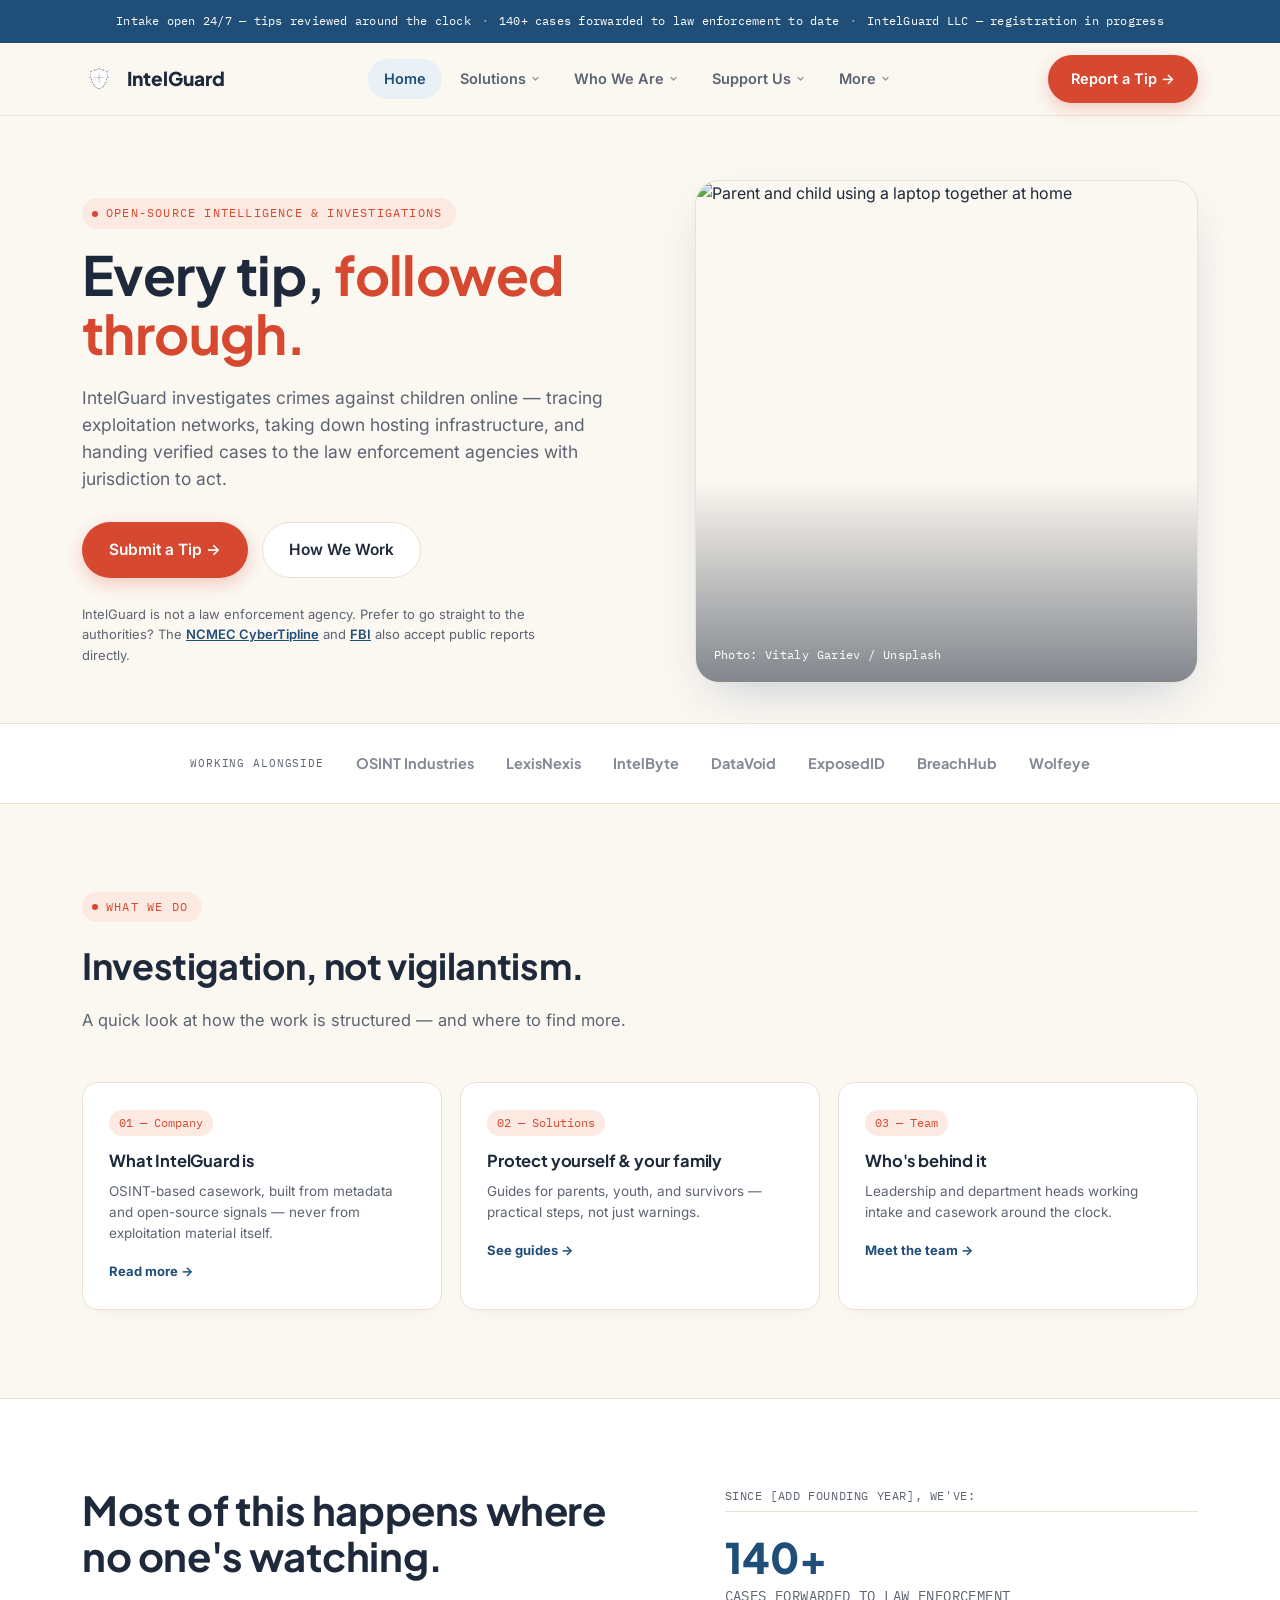
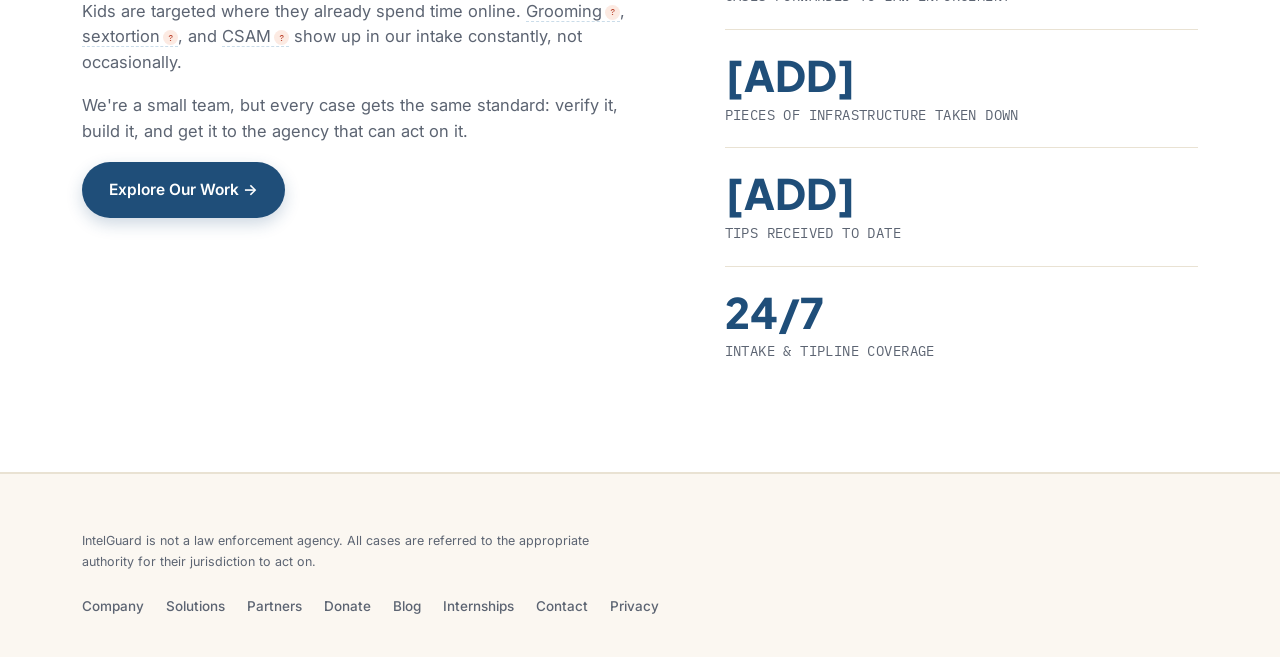
==== index.html @ dc1de582 "Add files via upload" ====
<!DOCTYPE html>
<html lang="en">
<head>
<meta charset="UTF-8">
<meta name="viewport" content="width=device-width, initial-scale=1.0">
<title>Home — IntelGuard</title>
<style>
@import url('https://fonts.googleapis.com/css2?family=Plus+Jakarta+Sans:wght@500;600;700;800&family=Inter:wght@400;500;600&family=IBM+Plex+Mono:wght@400;500;600&display=swap');
:root{
  --paper:#FBF7F1; --card:#FFFFFF; --ink:#1E2A3B; --text-dim:#5C6472;
  --trust:#1F4E79; --trust-soft:#E9F1F7; --trust-line:#CADCE9;
  --warm:#D6482F; --warm-dark:#B83A24; --warm-soft:#FCEAE2; --warm-line:#F2C9B9;
  --line:#E9E2D3; --radius-lg:24px; --radius-md:16px; --radius-sm:10px;
}
*{box-sizing:border-box; margin:0; padding:0;}
html{scroll-behavior:smooth;}
body{background:var(--paper); color:var(--ink); font-family:'Inter',sans-serif; line-height:1.55; -webkit-font-smoothing:antialiased;}
h1,h2,h3{font-family:'Plus Jakarta Sans',sans-serif; font-weight:700; letter-spacing:-0.01em; color:var(--ink);}
.mono{font-family:'IBM Plex Mono',monospace;}
a{color:inherit;}
img,svg{display:block;}
:focus-visible{outline:2px solid var(--trust); outline-offset:3px;}
@media (prefers-reduced-motion: reduce){ *{animation-duration:.001ms !important; animation-iteration-count:1 !important; transition-duration:.001ms !important; scroll-behavior:auto !important;} }
.wrap{max-width:1180px; margin:0 auto; padding:0 32px;}
section{padding:88px 0;}
@media (max-width:720px){ section{padding:56px 0;} .wrap{padding:0 20px;} }
.eyebrow{font-family:'IBM Plex Mono',monospace; font-size:12px; letter-spacing:.1em; text-transform:uppercase; color:var(--warm); display:inline-flex; align-items:center; gap:8px; margin-bottom:16px; background:var(--warm-soft); padding:6px 14px 6px 10px; border-radius:100px;}
.eyebrow::before{content:''; width:6px; height:6px; border-radius:50%; background:var(--warm); display:inline-block;}
.eyebrow.trust{color:var(--trust); background:var(--trust-soft);}
.eyebrow.trust::before{background:var(--trust);}

/* status strip */
.status-strip{background:var(--trust); color:#fff;}
.status-strip .wrap{display:flex; align-items:center; justify-content:center; gap:8px; padding:9px 32px; text-align:center; flex-wrap:wrap;}
.status-strip p{font-size:12px; font-family:'IBM Plex Mono',monospace; letter-spacing:.02em;}
.status-strip .sep{opacity:.5; padding:0 4px;}

/* nav + dropdowns */
nav{position:sticky; top:0; left:0; right:0; z-index:50; background:rgba(251,247,241,.94); backdrop-filter:blur(10px); border-bottom:1px solid var(--line);}
nav .wrap{display:flex; align-items:center; justify-content:space-between; height:72px;}
.logo{display:flex; align-items:center; gap:11px; font-family:'Plus Jakarta Sans',sans-serif; font-weight:800; font-size:19px; text-decoration:none;}
.logo img{width:34px; height:34px;}
.nav-links{position:relative; display:flex; align-items:center; gap:2px; font-size:14.5px; color:var(--text-dim); font-weight:600;}
.nav-links > a.nav-top, .nav-item > a.nav-top{position:relative; z-index:2; text-decoration:none; padding:9px 16px; border-radius:100px; color:var(--text-dim); transition:color .2s; display:inline-flex; align-items:center; gap:5px;}
.nav-links > a.nav-top:hover, .nav-item > a.nav-top:hover{color:var(--trust);}
.nav-links > a.nav-top.active, .nav-item > a.nav-top.active{color:var(--trust);}
.nav-indicator{position:absolute; top:0; height:100%; background:var(--trust-soft); border-radius:100px; z-index:1; transition:left .32s cubic-bezier(.65,0,.35,1), width .32s cubic-bezier(.65,0,.35,1), opacity .2s; opacity:0;}
.nav-links:hover .nav-indicator{opacity:1;}
.nav-indicator.settled{opacity:1;}
.nav-item{position:relative;}
.chev{width:9px; height:9px; transition:transform .2s; opacity:.7;}
.nav-item:hover .chev{transform:rotate(180deg);}
.dropdown-panel{
  position:absolute; top:calc(100% + 10px); left:0; background:#fff; border-radius:18px;
  box-shadow:0 24px 48px -18px rgba(30,42,59,.28); border:1px solid var(--line);
  padding:8px; min-width:200px; z-index:5;
  opacity:0; visibility:hidden; transform:translateY(-6px);
  transition:opacity .18s ease, transform .18s ease, visibility .18s;
}
.nav-item:hover .dropdown-panel, .nav-item:focus-within .dropdown-panel{opacity:1; visibility:visible; transform:translateY(0);}
.dropdown-panel a{display:block; padding:11px 14px; border-radius:12px; color:var(--ink); text-decoration:none; font-weight:600; font-size:14px; transition:background .15s, color .15s;}
.dropdown-panel a:hover{background:var(--trust-soft); color:var(--trust);}
@media (max-width:1040px){ .nav-links{display:none;} }

.btn{font-family:'Inter',sans-serif; font-weight:600; font-size:14.5px; padding:12px 22px; border-radius:100px; cursor:pointer; border:1.5px solid transparent; text-decoration:none; display:inline-flex; align-items:center; gap:8px; transition:all .15s;}
.btn-primary{background:var(--warm); color:#fff; box-shadow:0 6px 16px rgba(214,72,47,.25);}
.btn-primary:hover{background:var(--warm-dark); transform:translateY(-1px);}
.btn-trust{background:var(--trust); color:#fff; box-shadow:0 6px 16px rgba(31,78,121,.22);}
.btn-trust:hover{background:#173e63; transform:translateY(-1px);}
.btn-ghost{border-color:var(--line); color:var(--ink); background:var(--card);}
.btn-ghost:hover{border-color:var(--trust); color:var(--trust);}
.btn-lg{padding:15px 26px; font-size:15.5px;}

/* page header (non-home pages) */
.pagehead{padding:64px 0 48px; border-bottom:1px solid var(--line);}
.pagehead .crumb{font-family:'IBM Plex Mono',monospace; font-size:12px; color:var(--text-dim); margin-bottom:14px;}
.pagehead h1{font-size:clamp(30px,3.6vw,44px); margin-bottom:14px;}
.pagehead p{font-size:16.5px; color:var(--text-dim); max-width:600px;}
.page-photo{width:100%; height:260px; object-fit:cover; border-radius:var(--radius-lg); margin-top:32px; box-shadow:0 20px 50px -30px rgba(30,42,59,.3);}

/* hero */
.hero{padding-top:64px; padding-bottom:40px;}
.hero .wrap{display:grid; grid-template-columns:1.05fr .95fr; gap:56px; align-items:center;}
@media (max-width:900px){ .hero .wrap{grid-template-columns:1fr;} }
.hero h1{font-size:clamp(34px,4.4vw,54px); line-height:1.1; margin-bottom:20px;}
.hero h1 em{font-style:normal; color:var(--warm);}
.hero p.lede{font-size:17.5px; color:var(--text-dim); max-width:540px; margin-bottom:30px;}
.hero-ctas{display:flex; gap:14px; flex-wrap:wrap; margin-bottom:26px;}
.hero-note{font-size:13px; color:var(--text-dim); max-width:480px;}
.hero-note a{color:var(--trust); text-decoration:underline; font-weight:600;}
.hero-photo-wrap{position:relative; aspect-ratio:1/1; border-radius:var(--radius-lg); overflow:hidden; box-shadow:0 20px 50px -20px rgba(31,78,121,.3); border:1px solid var(--line);}
.hero-photo-wrap img{width:100%; height:100%; object-fit:cover;}
.hero-photo-wrap::after{content:''; position:absolute; inset:0; background:linear-gradient(0deg, rgba(30,42,59,.55) 0%, transparent 40%);}
.hero-photo-cap{position:absolute; bottom:18px; left:18px; right:18px; color:#fff; font-size:12px; font-family:'IBM Plex Mono',monospace; letter-spacing:.03em; z-index:2;}

.partners{background:var(--card); border-top:1px solid var(--line); border-bottom:1px solid var(--line); padding:28px 0;}
.partners .wrap{display:flex; align-items:center; gap:32px; flex-wrap:wrap; justify-content:center;}
.partners .lbl{font-family:'IBM Plex Mono',monospace; font-size:11px; letter-spacing:.08em; text-transform:uppercase; color:var(--text-dim);}
.partner-name{font-family:'Plus Jakarta Sans'; font-weight:700; font-size:14.5px; color:var(--text-dim); opacity:.75;}

.quick-grid{display:grid; grid-template-columns:repeat(3,1fr); gap:18px; margin-top:8px;}
@media (max-width:860px){ .quick-grid{grid-template-columns:1fr;} }
.quick-card{background:var(--card); border:1px solid var(--line); border-radius:var(--radius-md); padding:26px; text-decoration:none; display:block; box-shadow:0 8px 20px -16px rgba(30,42,59,.15); transition:transform .18s, box-shadow .18s;}
.quick-card:hover{transform:translateY(-3px); box-shadow:0 16px 30px -18px rgba(30,42,59,.28);}
.quick-card .idx{font-family:'IBM Plex Mono',monospace; font-size:11.5px; color:var(--warm); margin-bottom:12px; display:inline-block; background:var(--warm-soft); padding:4px 10px; border-radius:100px;}
.quick-card h3{font-size:16.5px; margin-bottom:8px;}
.quick-card p{font-size:13.5px; color:var(--text-dim); margin-bottom:14px;}
.quick-card .go{font-size:13px; font-weight:700; color:var(--trust);}

.stat-grid{display:grid; grid-template-columns:repeat(4,1fr); gap:20px; margin-top:52px;}
@media (max-width:800px){ .stat-grid{grid-template-columns:1fr 1fr;} }
.stat{background:var(--card); border:1px solid var(--line); border-radius:var(--radius-md); padding:24px; box-shadow:0 8px 24px -16px rgba(30,42,59,.15);}
.stat .num{font-family:'Plus Jakarta Sans'; font-weight:800; font-size:clamp(22px,2.2vw,30px); color:var(--trust);}
.stat .cap{font-size:13px; color:var(--text-dim); margin-top:8px;}

/* Thorn-style impact split: headline+tooltip copy left, stat list right */
.impact{background:var(--card); border-top:1px solid var(--line); border-bottom:1px solid var(--line);}
.impact-split{display:grid; grid-template-columns:1.1fr 0.9fr; gap:64px; align-items:start;}
@media (max-width:900px){ .impact-split{grid-template-columns:1fr; gap:40px;} }
.impact-copy h2{font-size:clamp(28px,3.4vw,40px); margin-bottom:20px; line-height:1.15;}
.impact-copy p{font-size:16.5px; color:var(--text-dim); margin-bottom:18px;}
.term{position:relative; border-bottom:1px dashed var(--trust-line); cursor:help;}
.term .q{display:inline-flex; width:15px; height:15px; border-radius:50%; background:var(--warm-soft); color:var(--warm-dark); font-family:'IBM Plex Mono',monospace; font-size:9px; align-items:center; justify-content:center; margin-left:3px; vertical-align:middle;}
.term .tip{position:absolute; bottom:135%; left:50%; transform:translateX(-50%); background:var(--ink); color:#fff; padding:10px 12px; border-radius:10px; font-size:12.5px; line-height:1.5; width:230px; opacity:0; visibility:hidden; pointer-events:none; transition:opacity .15s, visibility .15s; z-index:10;}
.term .tip::after{content:''; position:absolute; top:100%; left:50%; transform:translateX(-50%); border:6px solid transparent; border-top-color:var(--ink);}
.term:hover .tip, .term:focus-within .tip{opacity:1; visibility:visible;}
.impact-stat-list{display:flex; flex-direction:column;}
.impact-stat-list .lbl{font-family:'IBM Plex Mono',monospace; font-size:12px; letter-spacing:.05em; text-transform:uppercase; color:var(--text-dim); margin-bottom:6px;}
.impact-stat{padding:22px 0; border-top:1px solid var(--line);}
.impact-stat:first-of-type{border-top:none; padding-top:0;}
.impact-stat .num{font-family:'Plus Jakarta Sans'; font-weight:800; font-size:clamp(30px,3.4vw,42px); color:var(--trust); line-height:1.1;}
.impact-stat .cap{font-size:13.5px; color:var(--text-dim); margin-top:6px; text-transform:uppercase; letter-spacing:.03em; font-family:'IBM Plex Mono',monospace;}

.sec-head{max-width:640px; margin-bottom:48px;}
.sec-head h2{font-size:clamp(26px,3vw,36px); margin-bottom:14px;}
.sec-head p{color:var(--text-dim); font-size:16.5px;}

.split{display:grid; grid-template-columns:1fr 1fr; gap:56px; align-items:start;}
@media (max-width:860px){ .split{grid-template-columns:1fr;} }
.info-block{background:var(--card); border:1px solid var(--line); border-radius:var(--radius-md); padding:24px; margin-bottom:16px;}
.info-block h3{font-size:15.5px; margin-bottom:8px;}
.info-block p{font-size:14px; color:var(--text-dim);}
.quote{margin-top:24px; padding:22px 24px; background:var(--trust-soft); border-radius:var(--radius-md); border-left:3px solid var(--trust);}
.quote p{font-size:16px; font-style:italic; color:#274a63; margin-bottom:8px;}
.quote .who{font-size:12.5px; color:var(--trust); font-family:'IBM Plex Mono',monospace;}

.values-grid{display:grid; grid-template-columns:repeat(4,1fr); gap:16px;}
@media (max-width:900px){ .values-grid{grid-template-columns:1fr 1fr;} }
@media (max-width:520px){ .values-grid{grid-template-columns:1fr;} }
.value-card{background:var(--card); border:1px solid var(--line); border-radius:var(--radius-md); padding:26px 22px; box-shadow:0 8px 20px -16px rgba(30,42,59,.15);}
.value-card .tag{font-family:'IBM Plex Mono',monospace; font-size:11px; color:var(--warm); text-transform:uppercase; letter-spacing:.06em; background:var(--warm-soft); padding:4px 10px; border-radius:100px; display:inline-block; margin-bottom:14px;}
.value-card h3{font-size:16px; margin-bottom:8px;}
.value-card p{font-size:13.5px; color:var(--text-dim);}
.values-note{margin-top:32px; background:var(--warm-soft); border:1px solid var(--warm-line); border-radius:var(--radius-md); padding:22px 26px; font-size:14.5px; color:#6B4E42;}

.guide-grid{display:grid; grid-template-columns:1fr 1fr; gap:20px;}
@media (max-width:800px){ .guide-grid{grid-template-columns:1fr;} }
.guide-card{background:var(--trust-soft); border-radius:var(--radius-md); padding:26px; border:1px solid var(--trust-line);}
.guide-card.dont{border-color:var(--warm-line); background:var(--warm-soft);}
.guide-card h3{font-size:15px; margin-bottom:14px; display:flex; align-items:center; gap:10px;}
.guide-card .mark{width:24px; height:24px; border-radius:50%; display:flex; align-items:center; justify-content:center; color:#fff; font-weight:700; font-size:13px; flex:none;}
.guide-card.do .mark{background:var(--trust);}
.guide-card.dont .mark{background:var(--warm);}
.guide-card ul{padding-left:18px; font-size:14px; color:#3E5A70;}
.guide-card.dont ul{color:#6B4E42;}
.guide-card li{margin-bottom:8px;}
.guide-highlight{margin-top:20px; font-size:13.5px; color:#3E5A70; background:var(--card); border:1px solid var(--trust-line); border-radius:var(--radius-sm); padding:14px 16px;}

.team-subhead{font-family:'IBM Plex Mono',monospace; font-size:12px; letter-spacing:.08em; text-transform:uppercase; color:var(--text-dim); margin:40px 0 18px;}
.team-subhead:first-of-type{margin-top:0;}

.email-grid{display:grid; grid-template-columns:repeat(3,1fr); gap:18px;}
@media (max-width:900px){ .email-grid{grid-template-columns:1fr;} }
.email-card{background:var(--card); border:1px solid var(--line); border-radius:var(--radius-lg); padding:28px; box-shadow:0 8px 24px -16px rgba(30,42,59,.15);}
.email-card .ico{width:40px; height:40px; border-radius:12px; background:var(--trust-soft); color:var(--trust); display:flex; align-items:center; justify-content:center; font-family:'Plus Jakarta Sans'; font-weight:800; margin-bottom:16px;}
.email-card.tip .ico{background:var(--warm-soft); color:var(--warm);}
.email-card h3{font-size:16.5px; margin-bottom:4px;}
.email-card .addr{display:inline-block; font-family:'IBM Plex Mono',monospace; font-size:13.5px; color:var(--trust); text-decoration:none; margin-bottom:14px; word-break:break-all;}
.email-card.tip .addr{color:var(--warm-dark);}
.email-card .addr:hover{text-decoration:underline;}
.email-card p{font-size:13.5px; color:var(--text-dim); margin-bottom:18px;}

.social-row{display:flex; gap:14px; flex-wrap:wrap; margin-top:12px;}
.social-card{display:flex; align-items:center; gap:12px; background:var(--card); border:1px solid var(--line); border-radius:var(--radius-md); padding:14px 20px; text-decoration:none; transition:border-color .15s, transform .15s;}
.social-card:hover{border-color:var(--trust); transform:translateY(-2px);}
.social-card .dot{width:9px; height:9px; border-radius:50%; background:var(--trust);}
.social-card .t1{font-family:'Plus Jakarta Sans'; font-weight:700; font-size:14px; display:block;}
.social-card .t2{font-size:11.5px; color:var(--text-dim);}

.side-list{margin-top:20px;}
.side-list li{list-style:none; display:flex; gap:14px; padding:16px 0; border-top:1px solid var(--line); font-size:14.5px; color:var(--text-dim);}
.side-list li:first-child{border-top:none;}
.side-list li .k{font-family:'IBM Plex Mono',monospace; color:#fff; background:var(--trust); flex:none; width:26px; height:26px; border-radius:50%; display:flex; align-items:center; justify-content:center; font-size:11px;}

.legal-footer{margin-top:22px; padding-top:18px; border-top:1px solid var(--line); font-size:12px; color:#8A8477; line-height:1.7;}

/* resource / crisis box */
.resource-box{background:var(--trust-soft); border:1px solid var(--trust-line); border-radius:var(--radius-md); padding:24px 26px; margin-top:32px;}
.resource-box h3{font-size:15px; margin-bottom:14px; color:var(--trust);}
.resource-box .r-item{display:flex; justify-content:space-between; align-items:baseline; gap:16px; padding:10px 0; border-top:1px solid var(--trust-line);}
.resource-box .r-item:first-of-type{border-top:none;}
.resource-box .r-name{font-size:14px; font-weight:600; color:#274a63;}
.resource-box .r-way{font-family:'IBM Plex Mono',monospace; font-size:13px; color:var(--trust);}

.empty-state{text-align:center; padding:60px 20px; background:var(--card); border:1px dashed var(--line); border-radius:var(--radius-lg);}
.empty-state h3{font-size:18px; margin-bottom:10px;}
.empty-state p{font-size:14.5px; color:var(--text-dim); max-width:420px; margin:0 auto;}

.donate-hero{background:var(--card); border:1px solid var(--line); border-radius:var(--radius-lg); padding:36px; text-align:center; box-shadow:0 20px 50px -30px rgba(30,42,59,.3);}
.donate-hero h3{font-size:20px; margin-bottom:10px;}
.donate-hero p{font-size:15px; color:var(--text-dim); max-width:460px; margin:0 auto 22px;}

/* quotes */
.quote-grid{display:grid; grid-template-columns:repeat(3,1fr); gap:18px;}
@media (max-width:860px){ .quote-grid{grid-template-columns:1fr;} }
.quote-card{background:var(--card); border:1px solid var(--line); border-radius:var(--radius-md); padding:26px; box-shadow:0 8px 20px -16px rgba(30,42,59,.15); position:relative;}
.quote-card .qmark{font-family:'Plus Jakarta Sans'; font-size:34px; color:var(--trust-line); line-height:1; margin-bottom:8px;}
.quote-card p{font-size:14.5px; color:var(--text-dim); font-style:italic; margin-bottom:16px;}
.quote-card .who{font-size:12.5px; font-weight:700; color:var(--ink);}
.quote-card .placeholder-tag{position:absolute; top:14px; right:14px; font-family:'IBM Plex Mono',monospace; font-size:9.5px; letter-spacing:.05em; text-transform:uppercase; color:var(--warm-dark); background:var(--warm-soft); padding:3px 8px; border-radius:100px;}

/* org chart */
.orgchart{position:relative; padding-top:12px;}
.org-tier{display:flex; justify-content:center; align-items:flex-start; gap:28px; margin-bottom:72px; flex-wrap:wrap; position:relative; z-index:2;}
.org-tier:last-child{margin-bottom:0;}
.org-node{width:216px; background:var(--card); border:1px solid var(--line); border-top:3px solid var(--trust); border-radius:var(--radius-lg); padding:22px 18px; text-align:center; box-shadow:0 10px 26px -16px rgba(30,42,59,.2);}
.org-node.dept{border-top:3px solid var(--warm);}
.org-node .tag{font-family:'IBM Plex Mono',monospace; font-size:10px; letter-spacing:.08em; text-transform:uppercase; color:var(--trust); background:var(--trust-soft); padding:4px 10px; border-radius:100px; display:inline-block; margin-bottom:12px;}
.org-node.dept .tag{color:var(--warm-dark); background:var(--warm-soft);}
.org-node .avatar{width:48px; height:48px; border-radius:50%; background:var(--trust-soft); color:var(--trust); display:flex; align-items:center; justify-content:center; font-family:'Plus Jakarta Sans'; font-weight:800; font-size:16px; margin:0 auto 12px;}
.org-node.dept .avatar{background:var(--warm-soft); color:var(--warm-dark);}
.org-node h3{font-size:15.5px; margin-bottom:2px;}
.org-node .role{font-size:12px; color:var(--text-dim); margin-bottom:10px; line-height:1.4;}
.org-node .em{font-size:11.5px; font-family:'IBM Plex Mono',monospace; color:var(--trust); text-decoration:none; word-break:break-all;}
.org-node .em:hover{text-decoration:underline;}
.org-node.deptlabel{border-top:3px dashed var(--text-dim); background:var(--paper); box-shadow:none;}
.org-node.deptlabel .tag{color:var(--text-dim); background:var(--card); border:1px solid var(--line);}
.org-node.deptlabel h3{margin-bottom:4px;}
.org-node.deptlabel .sub{font-size:11.5px; color:var(--text-dim); font-style:italic;}
.orgsvg{position:absolute; inset:0; width:100%; height:100%; z-index:1; overflow:visible; pointer-events:none;}
.org-line{stroke:var(--trust-line); stroke-width:2;}
@media (max-width:720px){ .org-tier{gap:20px; margin-bottom:56px;} .org-node{width:100%; max-width:260px;} }

footer{padding:56px 0 40px; border-top:1px solid var(--line);}
.foot-grid{display:flex; justify-content:space-between; flex-wrap:wrap; gap:24px; align-items:flex-end;}
footer .foot-note{font-size:12.5px; color:var(--text-dim); max-width:520px; line-height:1.7;}
footer .foot-links{display:flex; gap:22px; font-size:13.5px; color:var(--text-dim); font-weight:500; flex-wrap:wrap;}
footer .foot-links a{text-decoration:none;}
footer .foot-links a:hover{color:var(--warm);}
</style>
</head>
<body>

<div class="status-strip">
  <div class="wrap">
    <p>Intake open 24/7 &mdash; tips reviewed around the clock</p>
    <span class="sep">&middot;</span>
    <p>140+ cases forwarded to law enforcement to date</p>
    <span class="sep">&middot;</span>
    <p>IntelGuard LLC &mdash; registration in progress</p>
  </div>
</div>
<nav>
  <div class="wrap">
    <a href="index.html" class="logo"><img src="[data-uri]" alt="IntelGuard shield logo">IntelGuard</a>
    <div class="nav-links" id="navLinks">
      <div class="nav-indicator" id="navIndicator"></div>
      <a href="index.html" class="nav-top active">Home</a>

      <div class="nav-item">
        <a href="solutions-parents.html" class="nav-top ">Solutions
          <svg class="chev" viewBox="0 0 12 12" fill="none"><path d="M2.5 4.5L6 8L9.5 4.5" stroke="currentColor" stroke-width="1.6" stroke-linecap="round" stroke-linejoin="round"/></svg>
        </a>
        <div class="dropdown-panel">
          <a href="solutions-parents.html">For Parents</a>
          <a href="solutions-youth.html">For Youth</a>
          <a href="solutions-survivors.html">For Survivors</a>
        </div>
      </div>

      <div class="nav-item">
        <a href="company.html" class="nav-top ">Who We Are
          <svg class="chev" viewBox="0 0 12 12" fill="none"><path d="M2.5 4.5L6 8L9.5 4.5" stroke="currentColor" stroke-width="1.6" stroke-linecap="round" stroke-linejoin="round"/></svg>
        </a>
        <div class="dropdown-panel">
          <a href="company.html">Company</a>
          <a href="values.html">Values</a>
          <a href="team.html">Team</a>
        </div>
      </div>

      <div class="nav-item">
        <a href="donate.html" class="nav-top ">Support Us
          <svg class="chev" viewBox="0 0 12 12" fill="none"><path d="M2.5 4.5L6 8L9.5 4.5" stroke="currentColor" stroke-width="1.6" stroke-linecap="round" stroke-linejoin="round"/></svg>
        </a>
        <div class="dropdown-panel">
          <a href="donate.html">Donate</a>
          <a href="partners.html">Our Partners</a>
        </div>
      </div>

      <div class="nav-item">
        <a href="contact.html" class="nav-top ">More
          <svg class="chev" viewBox="0 0 12 12" fill="none"><path d="M2.5 4.5L6 8L9.5 4.5" stroke="currentColor" stroke-width="1.6" stroke-linecap="round" stroke-linejoin="round"/></svg>
        </a>
        <div class="dropdown-panel">
          <a href="contact.html">Contact Us</a>
          <a href="blog.html">Blog</a>
          <a href="https://careers.intelguard.org">Careers</a>
          <a href="internships.html">Internship Program</a>
          <a href="privacy.html">Privacy Policy</a>
        </div>
      </div>
    </div>
    <a href="https://reports.intelguard.org" target="_blank" rel="noopener" class="btn btn-primary">Report a Tip &rarr;</a>
  </div>
</nav>


<header class="hero">
  <div class="wrap">
    <div>
      <div class="eyebrow">Open-Source Intelligence &amp; Investigations</div>
      <h1>Every tip, <em>followed through.</em></h1>
      <p class="lede">IntelGuard investigates crimes against children online &mdash; tracing exploitation networks, taking down hosting infrastructure, and handing verified cases to the law enforcement agencies with jurisdiction to act.</p>
      <div class="hero-ctas">
        <a href="https://reports.intelguard.org" target="_blank" rel="noopener" class="btn btn-primary btn-lg">Submit a Tip &rarr;</a>
        <a href="company.html" class="btn btn-ghost btn-lg">How We Work</a>
      </div>
      <p class="hero-note">IntelGuard is not a law enforcement agency. Prefer to go straight to the authorities? The <a href="https://report.cybertip.org" target="_blank" rel="noopener">NCMEC CyberTipline</a> and <a href="https://tips.fbi.gov" target="_blank" rel="noopener">FBI</a> also accept public reports directly.</p>
    </div>
    <div class="hero-photo-wrap">
      <img src="https://images.unsplash.com/photo-1758687126234-89901f426283?auto=format&fit=crop&w=1600&q=80" alt="Parent and child using a laptop together at home">
      <div class="hero-photo-cap">Photo: Vitaly Gariev / Unsplash</div>
    </div>
  </div>
</header>

<div class="partners">
  <div class="wrap">
    <span class="lbl">Working alongside</span>
    <span class="partner-name">OSINT Industries</span>
    <span class="partner-name">LexisNexis</span>
    <span class="partner-name">IntelByte</span>
    <span class="partner-name">DataVoid</span>
    <span class="partner-name">ExposedID</span>
    <span class="partner-name">BreachHub</span>
    <span class="partner-name">Wolfeye</span>
  </div>
</div>

<section>
  <div class="wrap">
    <div class="sec-head">
      <div class="eyebrow">What We Do</div>
      <h2>Investigation, not vigilantism.</h2>
      <p>A quick look at how the work is structured &mdash; and where to find more.</p>
    </div>
    <div class="quick-grid">
      <a href="company.html" class="quick-card">
        <span class="idx">01 &mdash; Company</span>
        <h3>What IntelGuard is</h3>
        <p>OSINT-based casework, built from metadata and open-source signals &mdash; never from exploitation material itself.</p>
        <span class="go">Read more &rarr;</span>
      </a>
      <a href="solutions-parents.html" class="quick-card">
        <span class="idx">02 &mdash; Solutions</span>
        <h3>Protect yourself &amp; your family</h3>
        <p>Guides for parents, youth, and survivors &mdash; practical steps, not just warnings.</p>
        <span class="go">See guides &rarr;</span>
      </a>
      <a href="team.html" class="quick-card">
        <span class="idx">03 &mdash; Team</span>
        <h3>Who's behind it</h3>
        <p>Leadership and department heads working intake and casework around the clock.</p>
        <span class="go">Meet the team &rarr;</span>
      </a>
    </div>
  </div>
</section>

<section class="impact">
  <div class="wrap">
    <div class="impact-split">
      <div class="impact-copy">
        <h2>Most of this happens where no one's watching.</h2>
        <p>Kids are targeted where they already spend time online. <span class="term" tabindex="0">Grooming<span class="q">?</span><span class="tip">An adult building trust with a minor online with the intent to manipulate or abuse them.</span></span>, <span class="term" tabindex="0">sextortion<span class="q">?</span><span class="tip">Threatening to share real or fabricated intimate images of a minor unless they pay or send more.</span></span>, and <span class="term" tabindex="0">CSAM<span class="q">?</span><span class="tip">Child Sexual Abuse Material &mdash; visual documentation of a child being sexually abused.</span></span> show up in our intake constantly, not occasionally.</p>
        <p>We're a small team, but every case gets the same standard: verify it, build it, and get it to the agency that can act on it.</p>
        <a href="company.html" class="btn btn-trust btn-lg">Explore Our Work &rarr;</a>
      </div>
      <div class="impact-stat-list">
        <div class="lbl">Since [ADD FOUNDING YEAR], we've:</div>
        <div class="impact-stat">
          <div class="num">140+</div>
          <div class="cap">Cases forwarded to law enforcement</div>
        </div>
        <div class="impact-stat">
          <div class="num">[ADD]</div>
          <div class="cap">Pieces of infrastructure taken down</div>
        </div>
        <div class="impact-stat">
          <div class="num">[ADD]</div>
          <div class="cap">Tips received to date</div>
        </div>
        <div class="impact-stat">
          <div class="num">24/7</div>
          <div class="cap">Intake &amp; tipline coverage</div>
        </div>
      </div>
    </div>
  </div>
</section>


<footer>
  <div class="wrap foot-grid">
    <div class="foot-note">IntelGuard is not a law enforcement agency. All cases are referred to the appropriate authority for their jurisdiction to act on.</div>
    <div class="foot-links">
      <a href="company.html">Company</a>
      <a href="solutions-parents.html">Solutions</a>
      <a href="partners.html">Partners</a>
      <a href="donate.html">Donate</a>
      <a href="blog.html">Blog</a>
      <a href="internships.html">Internships</a>
      <a href="contact.html">Contact</a>
      <a href="privacy.html">Privacy</a>
    </div>
  </div>
</footer>

<script>
(function(){
  const links = document.getElementById('navLinks');
  const indicator = document.getElementById('navIndicator');
  const items = links.querySelectorAll('a.nav-top');
  function moveTo(el){
    const cRect = links.getBoundingClientRect();
    const r = el.getBoundingClientRect();
    indicator.style.left = (r.left - cRect.left) + 'px';
    indicator.style.width = r.width + 'px';
  }
  const active = links.querySelector('a.nav-top.active');
  if(active){ moveTo(active); indicator.classList.add('settled'); }
  items.forEach(a => { a.addEventListener('mouseenter', () => moveTo(a)); });
  links.addEventListener('mouseleave', () => { if(active) moveTo(active); });
  window.addEventListener('resize', () => { if(active) moveTo(active); });
})();
</script>
</body>
</html>
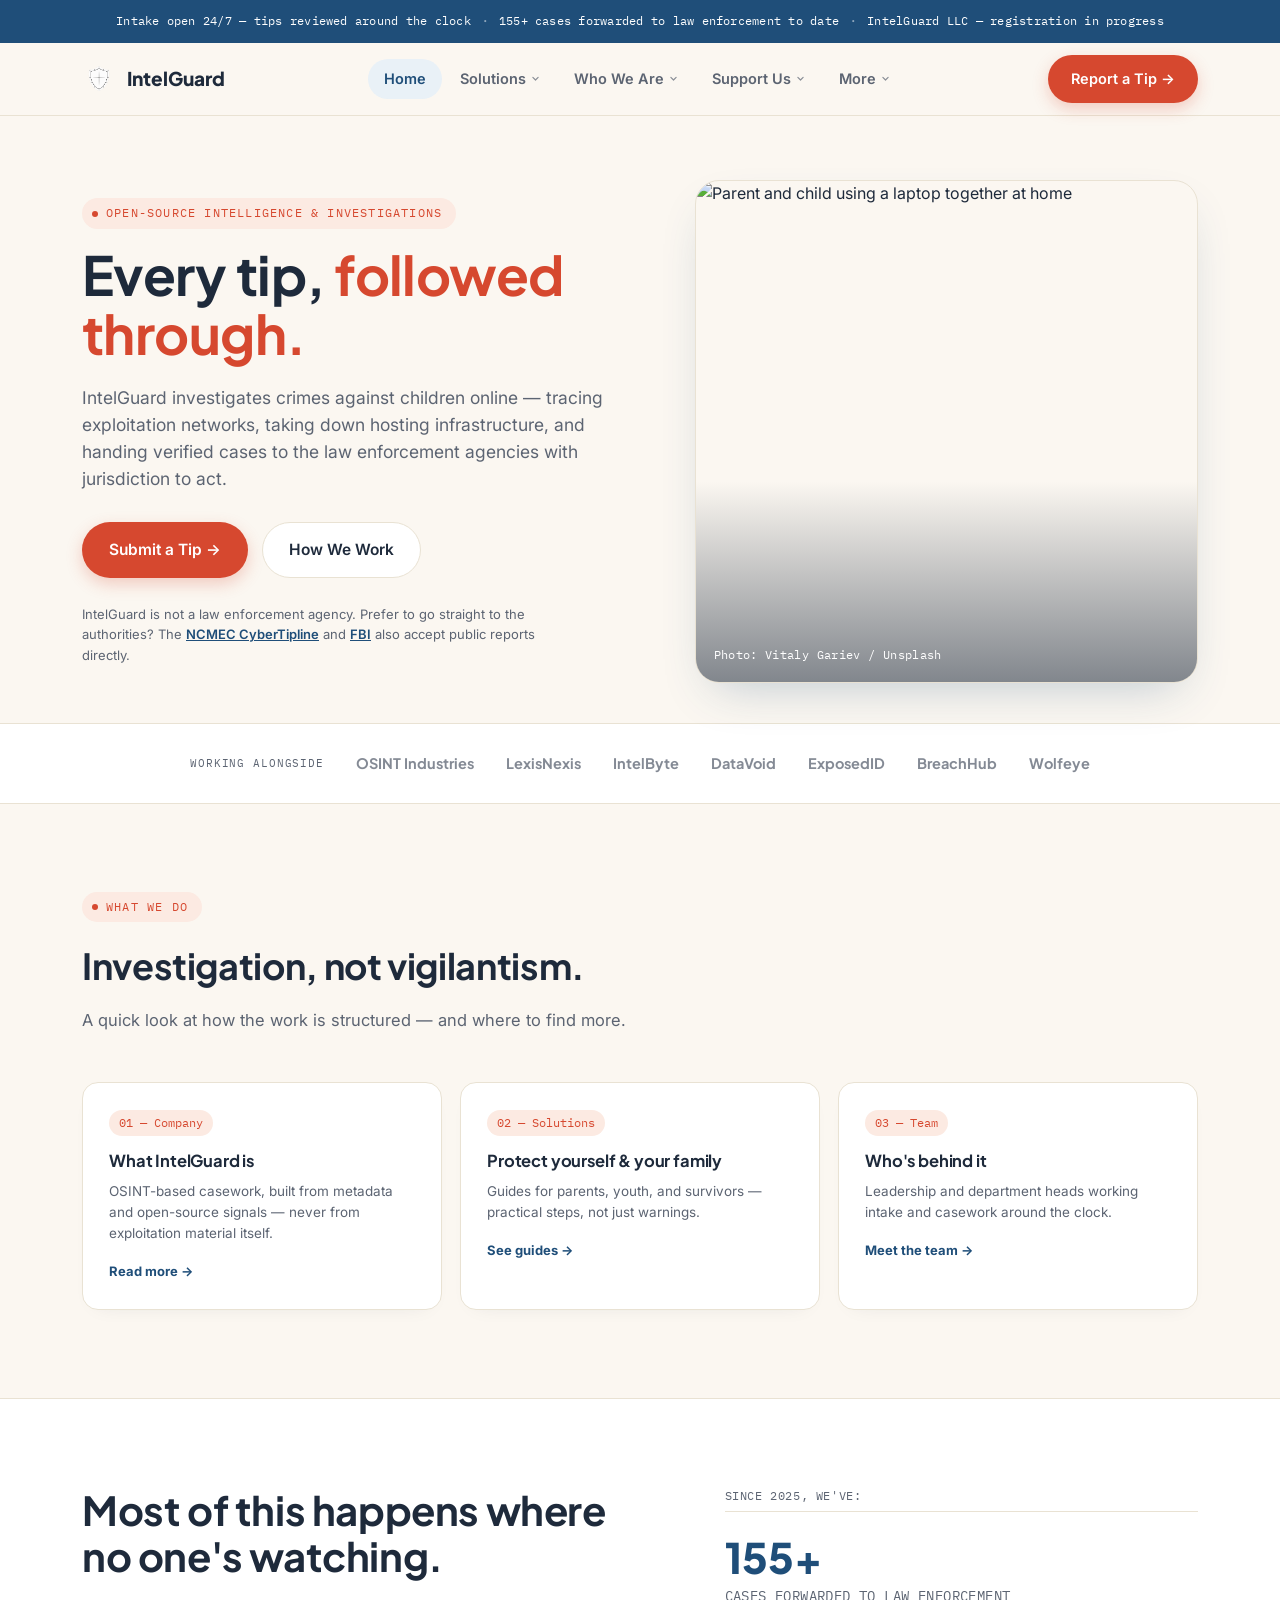
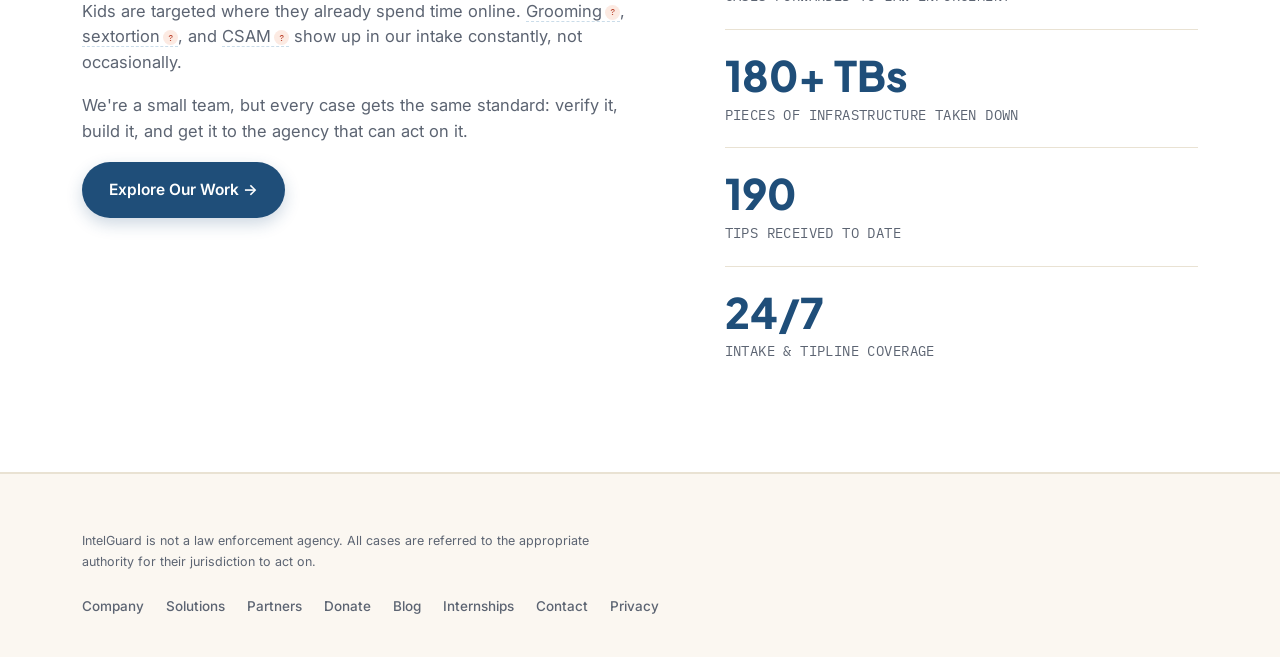
==== commit dbc71958: "Update index.html" ====
--- a/index.html
+++ b/index.html
@@ -255,7 +255,7 @@
   <div class="wrap">
     <p>Intake open 24/7 &mdash; tips reviewed around the clock</p>
     <span class="sep">&middot;</span>
-    <p>140+ cases forwarded to law enforcement to date</p>
+    <p>155+ cases forwarded to law enforcement to date</p>
     <span class="sep">&middot;</span>
     <p>IntelGuard LLC &mdash; registration in progress</p>
   </div>
@@ -389,17 +389,17 @@
         <a href="company.html" class="btn btn-trust btn-lg">Explore Our Work &rarr;</a>
       </div>
       <div class="impact-stat-list">
-        <div class="lbl">Since [ADD FOUNDING YEAR], we've:</div>
+        <div class="lbl">Since 2025, we've:</div>
         <div class="impact-stat">
-          <div class="num">140+</div>
+          <div class="num">155+</div>
           <div class="cap">Cases forwarded to law enforcement</div>
         </div>
         <div class="impact-stat">
-          <div class="num">[ADD]</div>
+          <div class="num">180+ TBs</div>
           <div class="cap">Pieces of infrastructure taken down</div>
         </div>
         <div class="impact-stat">
-          <div class="num">[ADD]</div>
+          <div class="num">190</div>
           <div class="cap">Tips received to date</div>
         </div>
         <div class="impact-stat">
@@ -447,4 +447,4 @@
 })();
 </script>
 </body>
-</html>+</html>
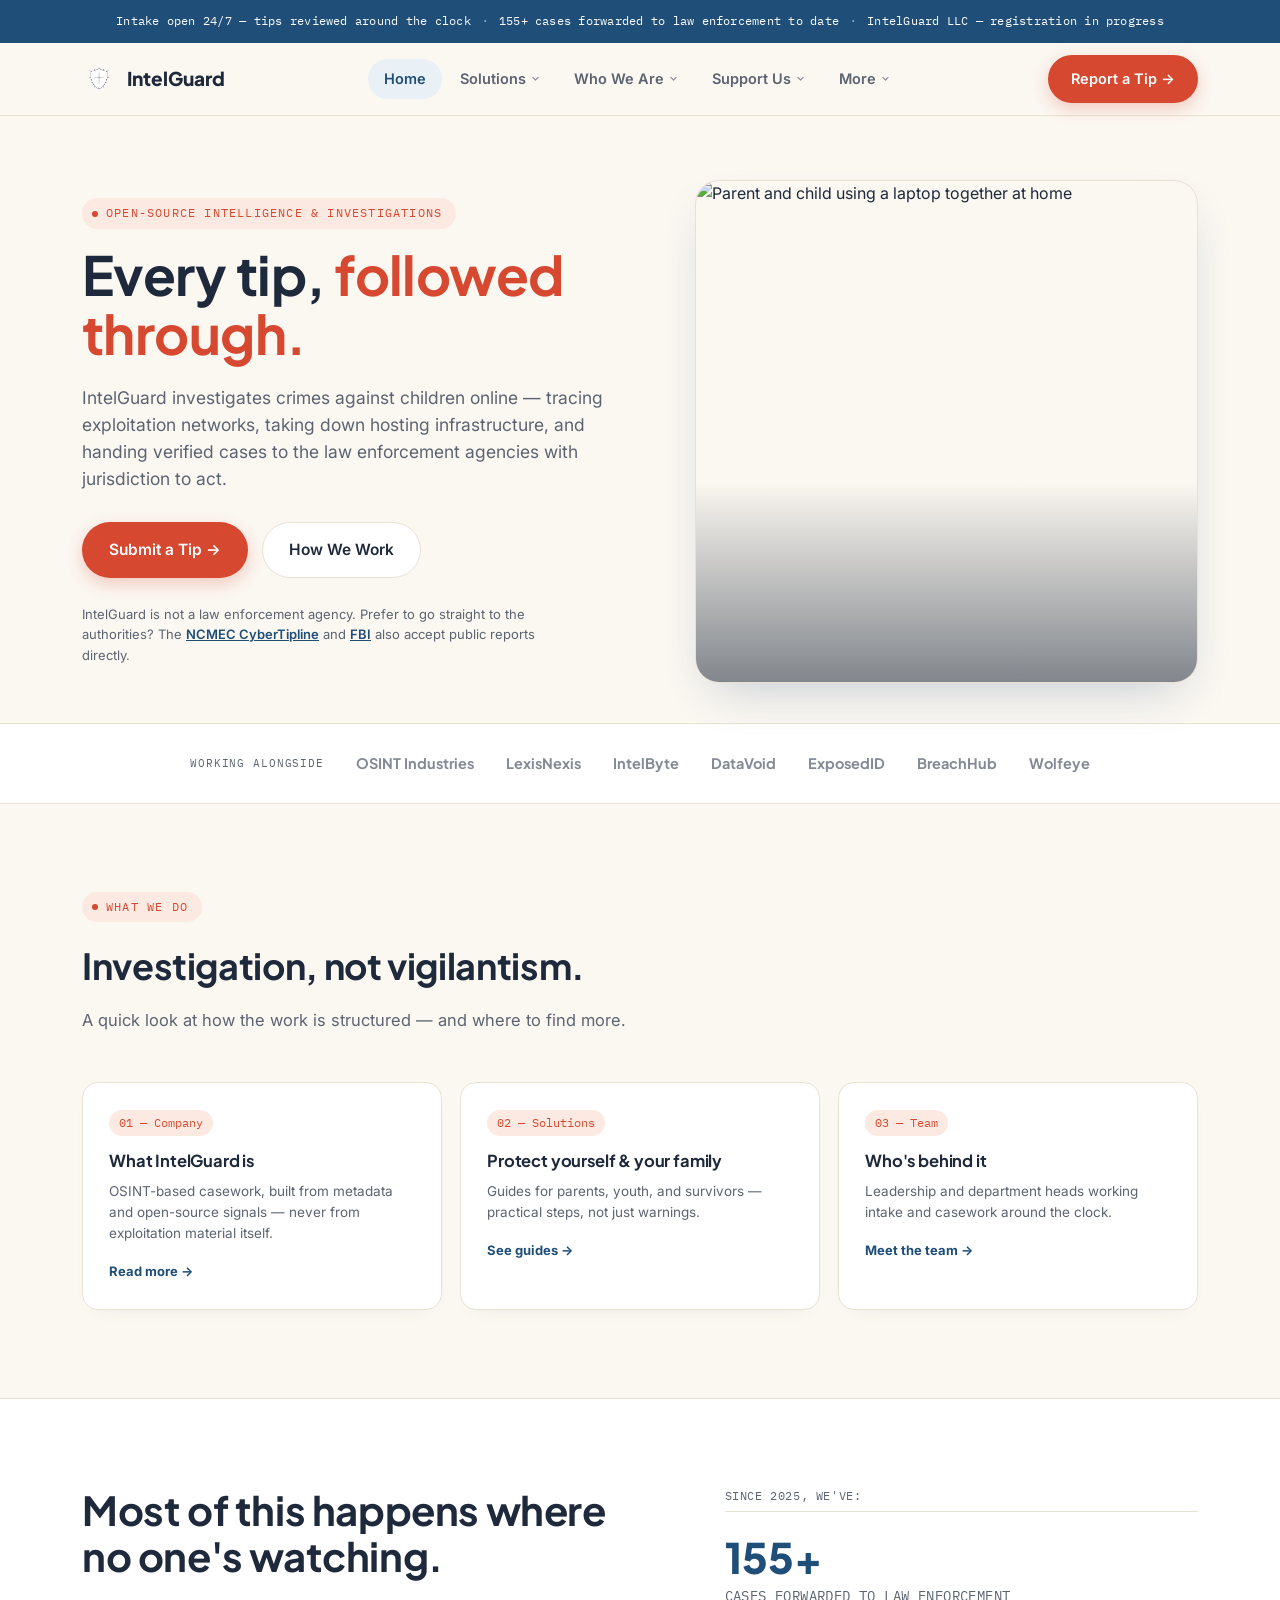
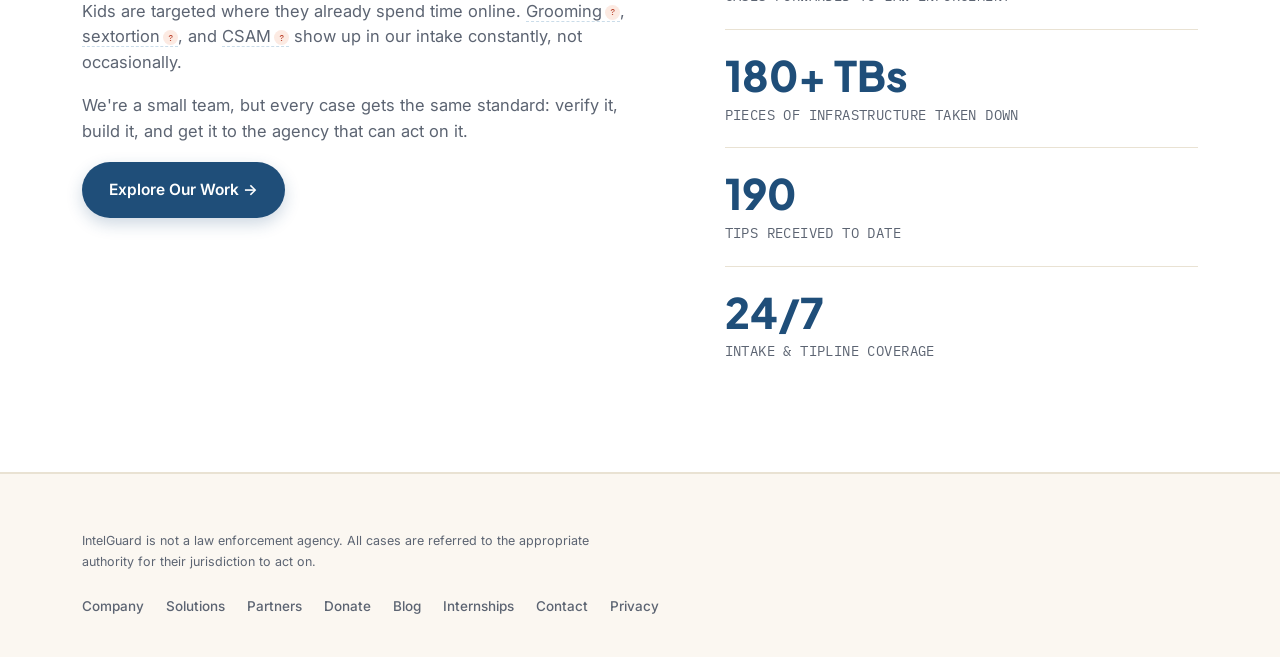
==== commit 89d7edc0: "Update index.html" ====
--- a/index.html
+++ b/index.html
@@ -331,7 +331,7 @@
     </div>
     <div class="hero-photo-wrap">
       <img src="https://images.unsplash.com/photo-1758687126234-89901f426283?auto=format&fit=crop&w=1600&q=80" alt="Parent and child using a laptop together at home">
-      <div class="hero-photo-cap">Photo: Vitaly Gariev / Unsplash</div>
+      <div class="hero-photo-cap"></div>
     </div>
   </div>
 </header>
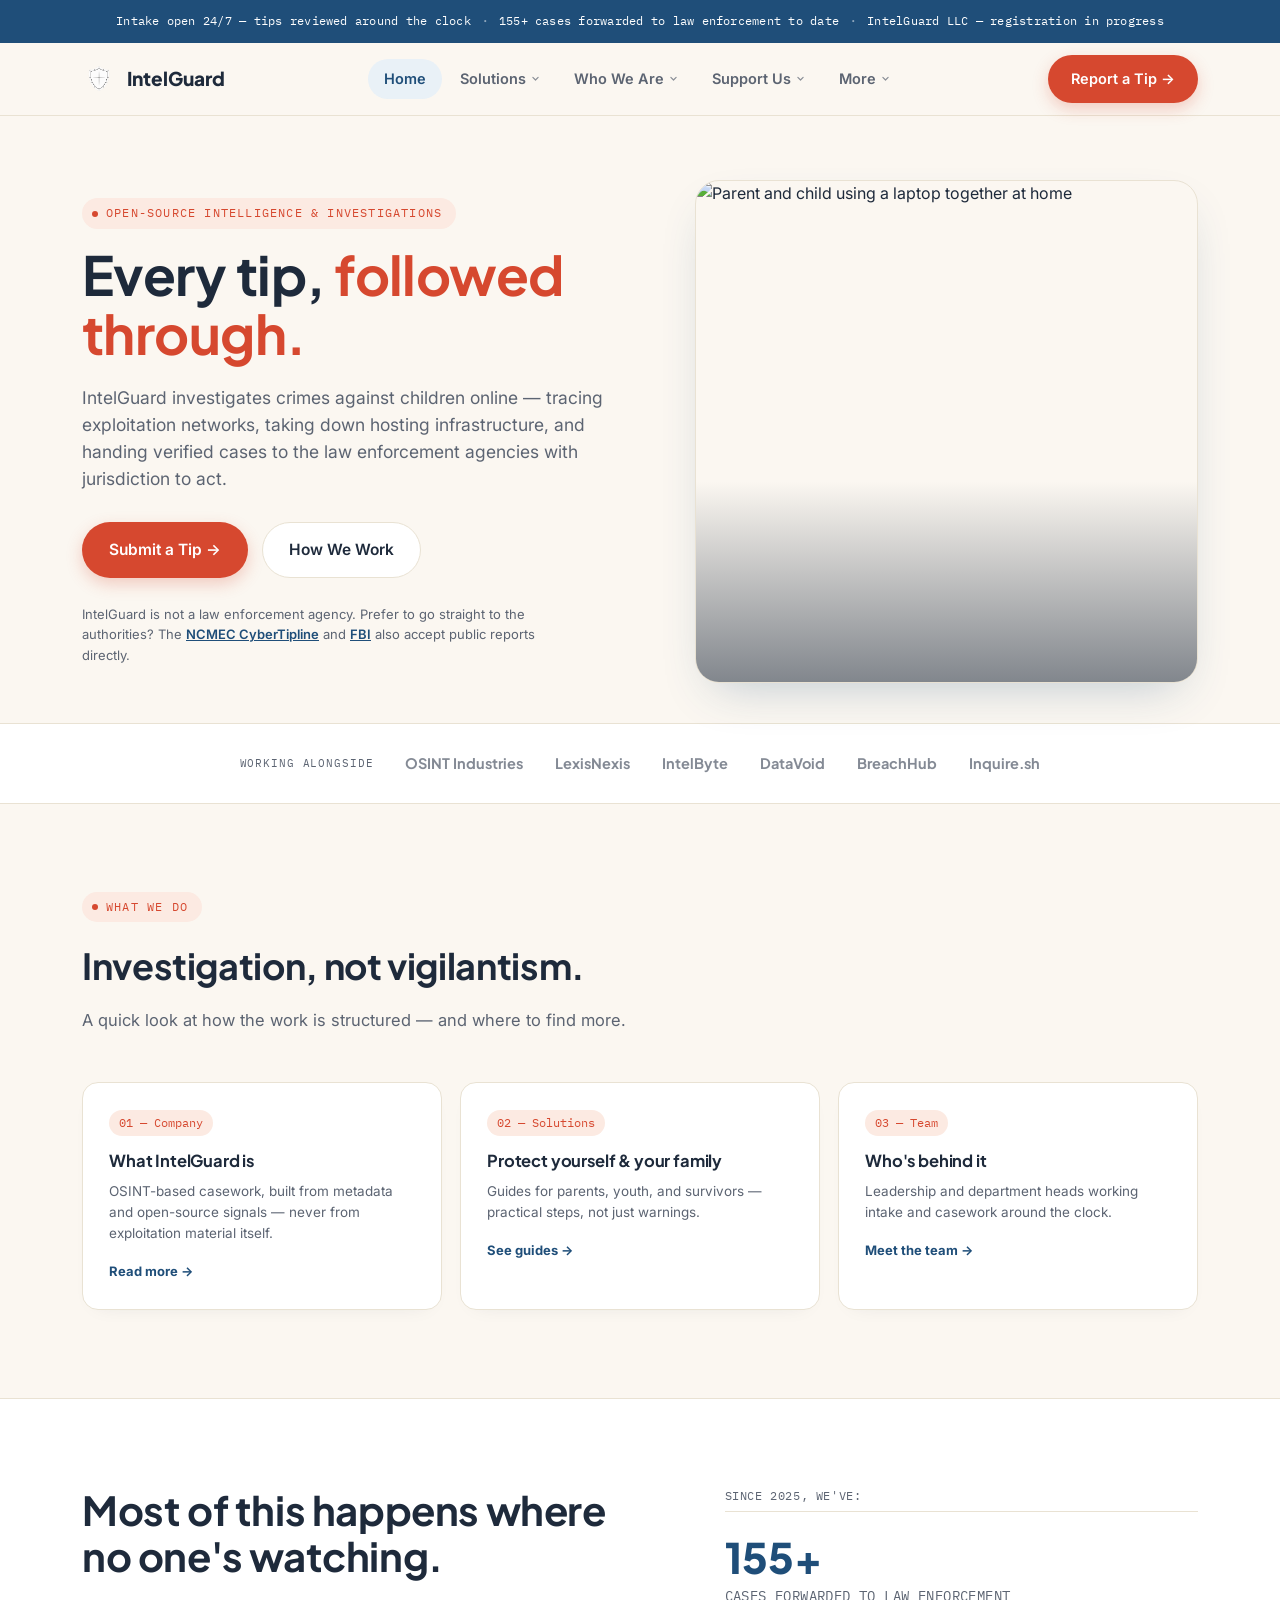
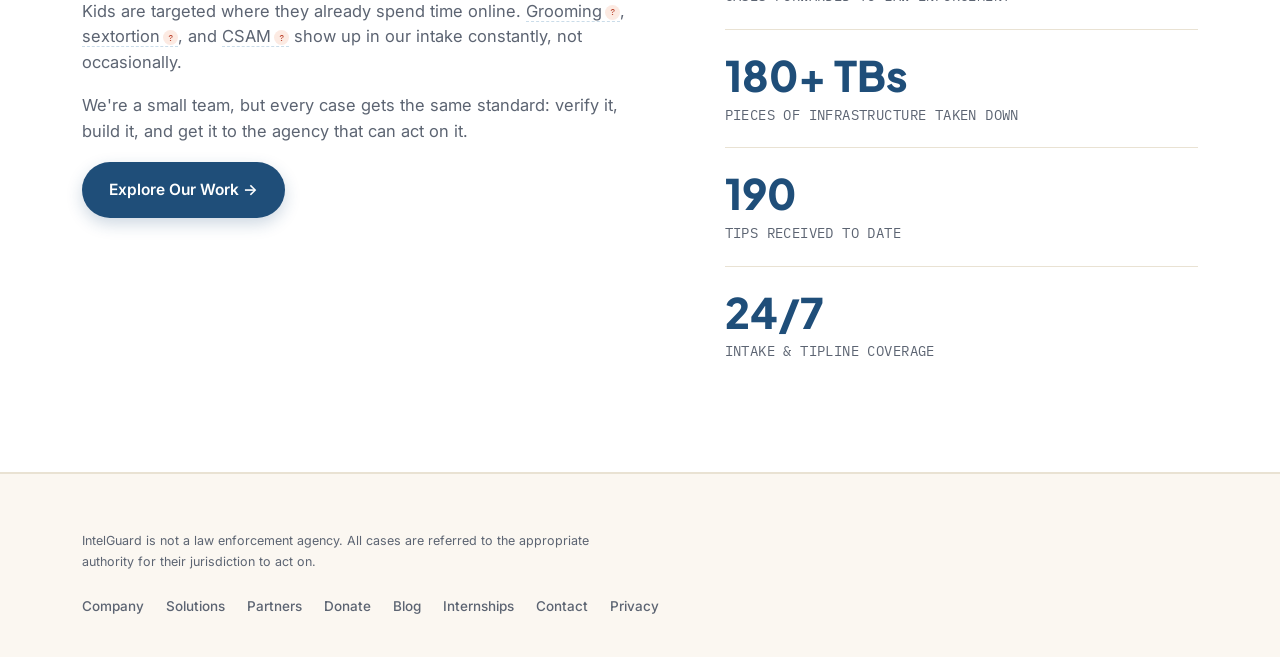
==== commit 64b94f08: "Update index.html" ====
--- a/index.html
+++ b/index.html
@@ -343,9 +343,8 @@
     <span class="partner-name">LexisNexis</span>
     <span class="partner-name">IntelByte</span>
     <span class="partner-name">DataVoid</span>
-    <span class="partner-name">ExposedID</span>
     <span class="partner-name">BreachHub</span>
-    <span class="partner-name">Wolfeye</span>
+    <span class="partner-name">Inquire.sh</span>
   </div>
 </div>
 
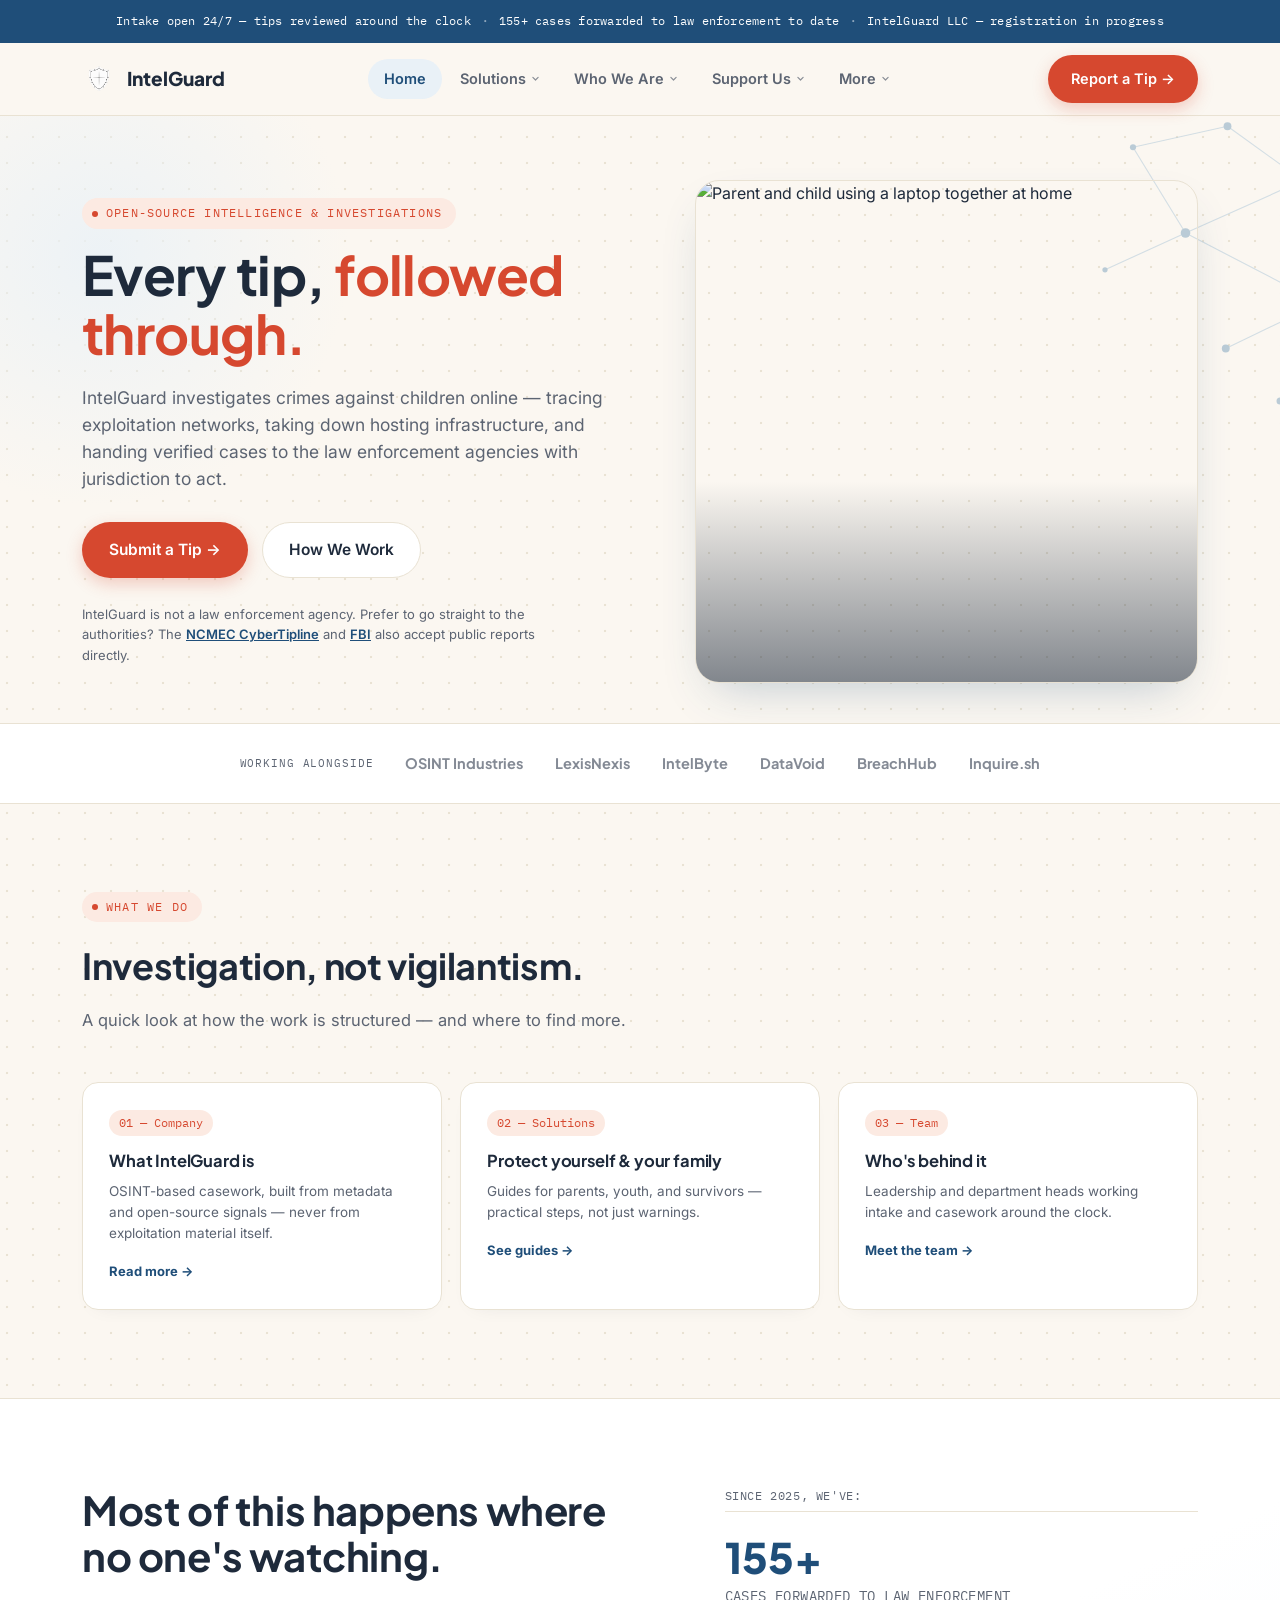
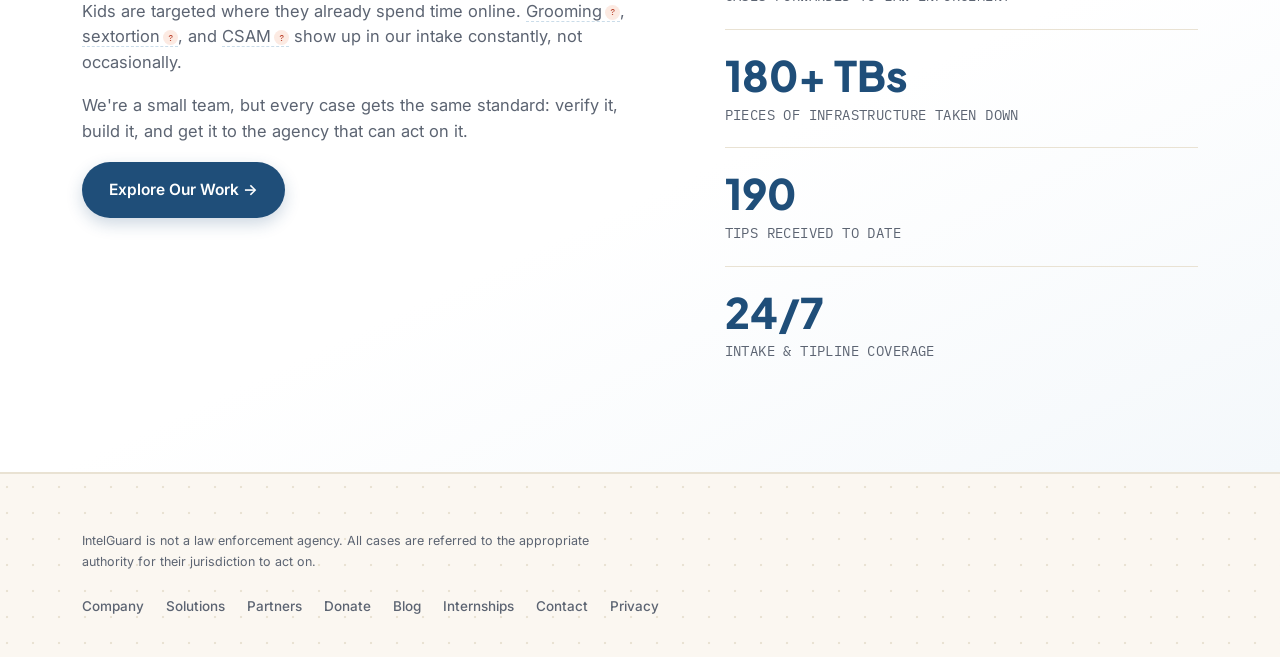
==== commit 3ce583d7: "Update index.html" ====
--- a/index.html
+++ b/index.html
@@ -14,7 +14,7 @@
 }
 *{box-sizing:border-box; margin:0; padding:0;}
 html{scroll-behavior:smooth;}
-body{background:var(--paper); color:var(--ink); font-family:'Inter',sans-serif; line-height:1.55; -webkit-font-smoothing:antialiased;}
+body{background-color:var(--paper); color:var(--ink); font-family:'Inter',sans-serif; line-height:1.55; -webkit-font-smoothing:antialiased; background-image:radial-gradient(var(--line) 1px, transparent 1.6px); background-size:26px 26px; background-position:-6px -6px;}
 h1,h2,h3{font-family:'Plus Jakarta Sans',sans-serif; font-weight:700; letter-spacing:-0.01em; color:var(--ink);}
 .mono{font-family:'IBM Plex Mono',monospace;}
 a{color:inherit;}
@@ -72,14 +72,19 @@
 .btn-lg{padding:15px 26px; font-size:15.5px;}
 
 /* page header (non-home pages) */
-.pagehead{padding:64px 0 48px; border-bottom:1px solid var(--line);}
+.pagehead{padding:64px 0 48px; border-bottom:1px solid var(--line); position:relative; overflow:hidden;}
+.pagehead::after{content:''; position:absolute; top:-40px; right:-80px; width:500px; height:360px; background:url('data:image/svg+xml,%3Csvg%20xmlns%3D%22http%3A//www.w3.org/2000/svg%22%20width%3D%22640%22%20height%3D%22440%22%20viewBox%3D%220%200%20640%20440%22%3E%0A%3Cg%20fill%3D%22none%22%20stroke%3D%22%23B9CEDC%22%20stroke-width%3D%221.3%22%3E%0A%3Cline%20x1%3D%22500%22%20y1%3D%2246%22%20x2%3D%22586%22%20y2%3D%22108%22/%3E%0A%3Cline%20x1%3D%22586%22%20y1%3D%22108%22%20x2%3D%22452%22%20y2%3D%22168%22/%3E%0A%3Cline%20x1%3D%22452%22%20y1%3D%22168%22%20x2%3D%22606%22%20y2%3D%22248%22/%3E%0A%3Cline%20x1%3D%22606%22%20y1%3D%22248%22%20x2%3D%22498%22%20y2%3D%22300%22/%3E%0A%3Cline%20x1%3D%22452%22%20y1%3D%22168%22%20x2%3D%22392%22%20y2%3D%2270%22/%3E%0A%3Cline%20x1%3D%22392%22%20y1%3D%2270%22%20x2%3D%22500%22%20y2%3D%2246%22/%3E%0A%3Cline%20x1%3D%22452%22%20y1%3D%22168%22%20x2%3D%22360%22%20y2%3D%22210%22/%3E%0A%3Cline%20x1%3D%22606%22%20y1%3D%22248%22%20x2%3D%22560%22%20y2%3D%22360%22/%3E%0A%3C/g%3E%0A%3Cg%20fill%3D%22%238FAFC5%22%3E%0A%3Ccircle%20cx%3D%22500%22%20cy%3D%2246%22%20r%3D%224.5%22/%3E%0A%3Ccircle%20cx%3D%22586%22%20cy%3D%22108%22%20r%3D%223.5%22/%3E%0A%3Ccircle%20cx%3D%22452%22%20cy%3D%22168%22%20r%3D%225.5%22/%3E%0A%3Ccircle%20cx%3D%22606%22%20cy%3D%22248%22%20r%3D%223.5%22/%3E%0A%3Ccircle%20cx%3D%22498%22%20cy%3D%22300%22%20r%3D%224.5%22/%3E%0A%3Ccircle%20cx%3D%22392%22%20cy%3D%2270%22%20r%3D%223.5%22/%3E%0A%3Ccircle%20cx%3D%22360%22%20cy%3D%22210%22%20r%3D%223%22/%3E%0A%3Ccircle%20cx%3D%22560%22%20cy%3D%22360%22%20r%3D%224%22/%3E%0A%3C/g%3E%0A%3C/svg%3E') no-repeat top right / contain; opacity:.5; z-index:-1; pointer-events:none;}
+@media (max-width:720px){.pagehead::after{width:280px; height:210px; opacity:.35;}}
 .pagehead .crumb{font-family:'IBM Plex Mono',monospace; font-size:12px; color:var(--text-dim); margin-bottom:14px;}
 .pagehead h1{font-size:clamp(30px,3.6vw,44px); margin-bottom:14px;}
 .pagehead p{font-size:16.5px; color:var(--text-dim); max-width:600px;}
 .page-photo{width:100%; height:260px; object-fit:cover; border-radius:var(--radius-lg); margin-top:32px; box-shadow:0 20px 50px -30px rgba(30,42,59,.3);}
 
 /* hero */
-.hero{padding-top:64px; padding-bottom:40px;}
+.hero{padding-top:64px; padding-bottom:40px; position:relative; overflow:hidden;}
+.hero::after{content:''; position:absolute; top:-30px; right:-70px; width:560px; height:400px; background:url('data:image/svg+xml,%3Csvg%20xmlns%3D%22http%3A//www.w3.org/2000/svg%22%20width%3D%22640%22%20height%3D%22440%22%20viewBox%3D%220%200%20640%20440%22%3E%0A%3Cg%20fill%3D%22none%22%20stroke%3D%22%23B9CEDC%22%20stroke-width%3D%221.3%22%3E%0A%3Cline%20x1%3D%22500%22%20y1%3D%2246%22%20x2%3D%22586%22%20y2%3D%22108%22/%3E%0A%3Cline%20x1%3D%22586%22%20y1%3D%22108%22%20x2%3D%22452%22%20y2%3D%22168%22/%3E%0A%3Cline%20x1%3D%22452%22%20y1%3D%22168%22%20x2%3D%22606%22%20y2%3D%22248%22/%3E%0A%3Cline%20x1%3D%22606%22%20y1%3D%22248%22%20x2%3D%22498%22%20y2%3D%22300%22/%3E%0A%3Cline%20x1%3D%22452%22%20y1%3D%22168%22%20x2%3D%22392%22%20y2%3D%2270%22/%3E%0A%3Cline%20x1%3D%22392%22%20y1%3D%2270%22%20x2%3D%22500%22%20y2%3D%2246%22/%3E%0A%3Cline%20x1%3D%22452%22%20y1%3D%22168%22%20x2%3D%22360%22%20y2%3D%22210%22/%3E%0A%3Cline%20x1%3D%22606%22%20y1%3D%22248%22%20x2%3D%22560%22%20y2%3D%22360%22/%3E%0A%3C/g%3E%0A%3Cg%20fill%3D%22%238FAFC5%22%3E%0A%3Ccircle%20cx%3D%22500%22%20cy%3D%2246%22%20r%3D%224.5%22/%3E%0A%3Ccircle%20cx%3D%22586%22%20cy%3D%22108%22%20r%3D%223.5%22/%3E%0A%3Ccircle%20cx%3D%22452%22%20cy%3D%22168%22%20r%3D%225.5%22/%3E%0A%3Ccircle%20cx%3D%22606%22%20cy%3D%22248%22%20r%3D%223.5%22/%3E%0A%3Ccircle%20cx%3D%22498%22%20cy%3D%22300%22%20r%3D%224.5%22/%3E%0A%3Ccircle%20cx%3D%22392%22%20cy%3D%2270%22%20r%3D%223.5%22/%3E%0A%3Ccircle%20cx%3D%22360%22%20cy%3D%22210%22%20r%3D%223%22/%3E%0A%3Ccircle%20cx%3D%22560%22%20cy%3D%22360%22%20r%3D%224%22/%3E%0A%3C/g%3E%0A%3C/svg%3E') no-repeat top right / contain; opacity:.6; z-index:-1; pointer-events:none;}
+.hero::before{content:''; position:absolute; top:-120px; left:-160px; width:520px; height:520px; border-radius:50%; background:radial-gradient(circle, var(--trust-soft) 0%, transparent 68%); opacity:.8; z-index:-1; pointer-events:none;}
+@media (max-width:720px){.hero::after{width:320px; height:240px; opacity:.4;} .hero::before{width:340px; height:340px; top:-90px; left:-140px;}}
 .hero .wrap{display:grid; grid-template-columns:1.05fr .95fr; gap:56px; align-items:center;}
 @media (max-width:900px){ .hero .wrap{grid-template-columns:1fr;} }
 .hero h1{font-size:clamp(34px,4.4vw,54px); line-height:1.1; margin-bottom:20px;}
@@ -114,7 +119,7 @@
 .stat .cap{font-size:13px; color:var(--text-dim); margin-top:8px;}
 
 /* Thorn-style impact split: headline+tooltip copy left, stat list right */
-.impact{background:var(--card); border-top:1px solid var(--line); border-bottom:1px solid var(--line);}
+.impact{background:linear-gradient(155deg, var(--card) 0%, var(--card) 55%, var(--trust-soft) 145%); border-top:1px solid var(--line); border-bottom:1px solid var(--line);}
 .impact-split{display:grid; grid-template-columns:1.1fr 0.9fr; gap:64px; align-items:start;}
 @media (max-width:900px){ .impact-split{grid-template-columns:1fr; gap:40px;} }
 .impact-copy h2{font-size:clamp(28px,3.4vw,40px); margin-bottom:20px; line-height:1.15;}
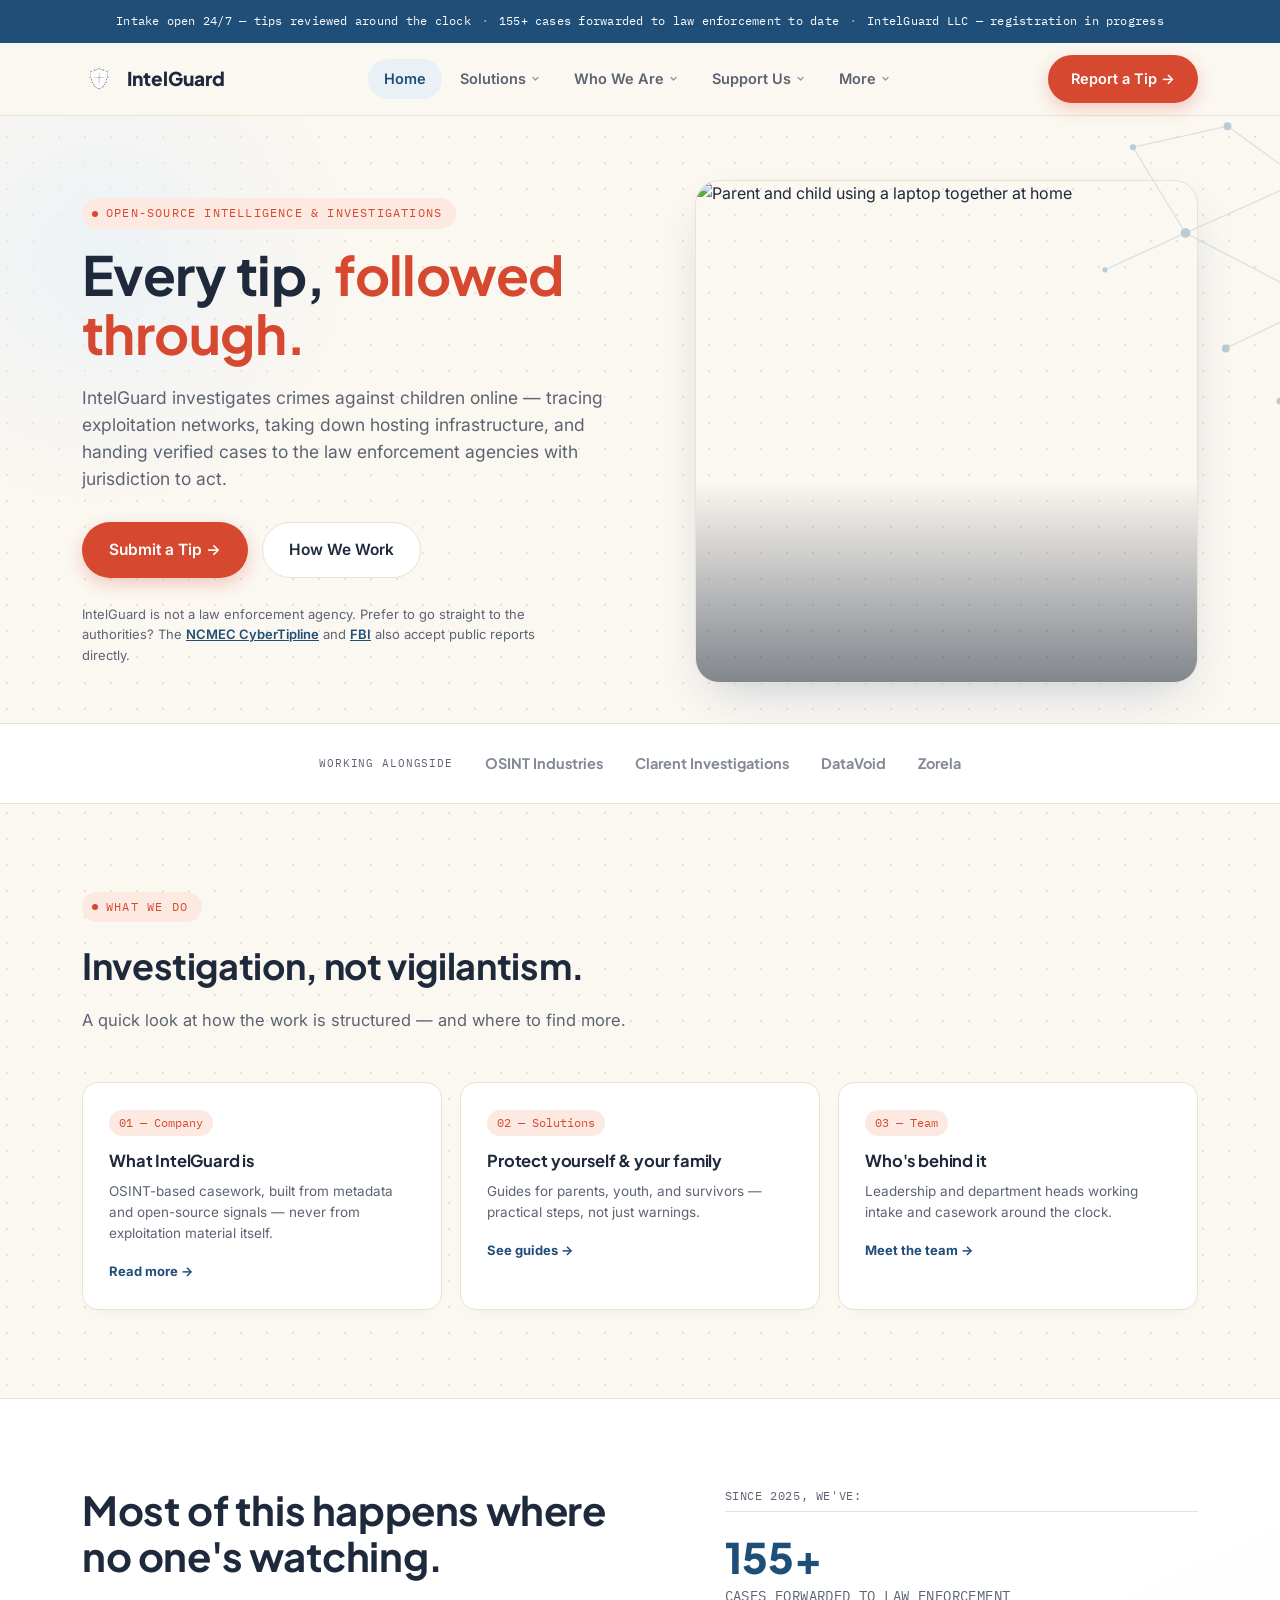
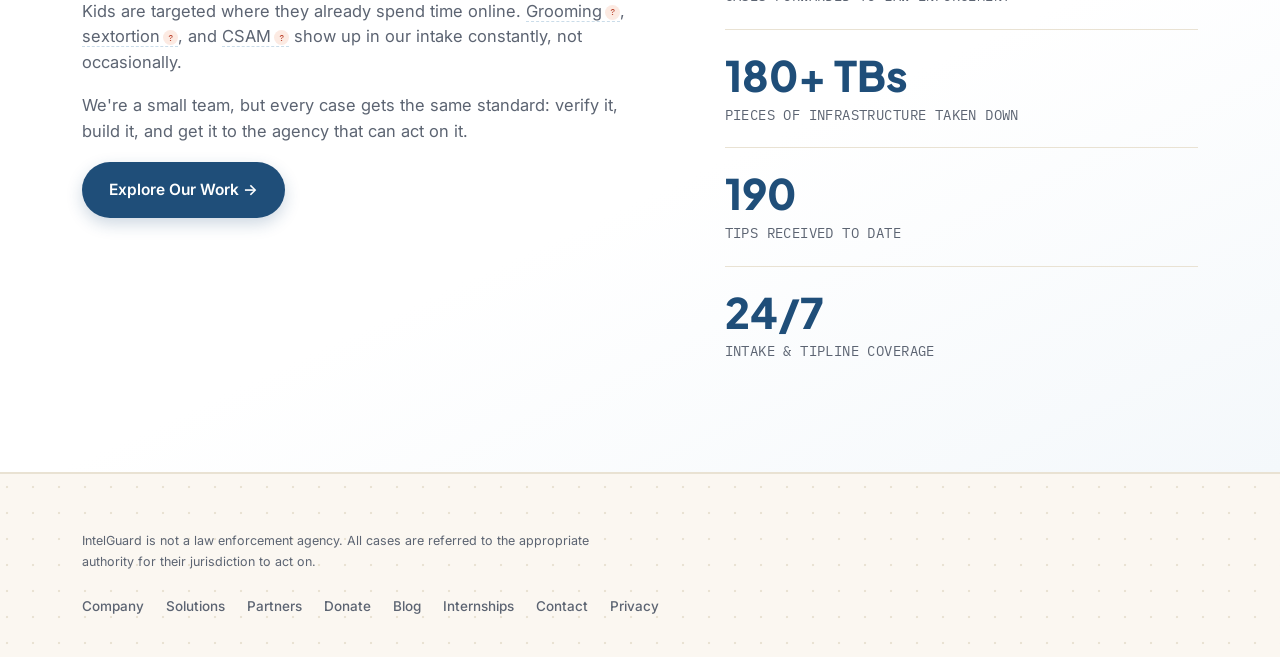
==== commit 5cd120a1: "Update index.html" ====
--- a/index.html
+++ b/index.html
@@ -345,11 +345,9 @@
   <div class="wrap">
     <span class="lbl">Working alongside</span>
     <span class="partner-name">OSINT Industries</span>
-    <span class="partner-name">LexisNexis</span>
-    <span class="partner-name">IntelByte</span>
+    <span class="partner-name">Clarent Investigations</span>
     <span class="partner-name">DataVoid</span>
-    <span class="partner-name">BreachHub</span>
-    <span class="partner-name">Inquire.sh</span>
+    <span class="partner-name">Zorela</span>
   </div>
 </div>
 
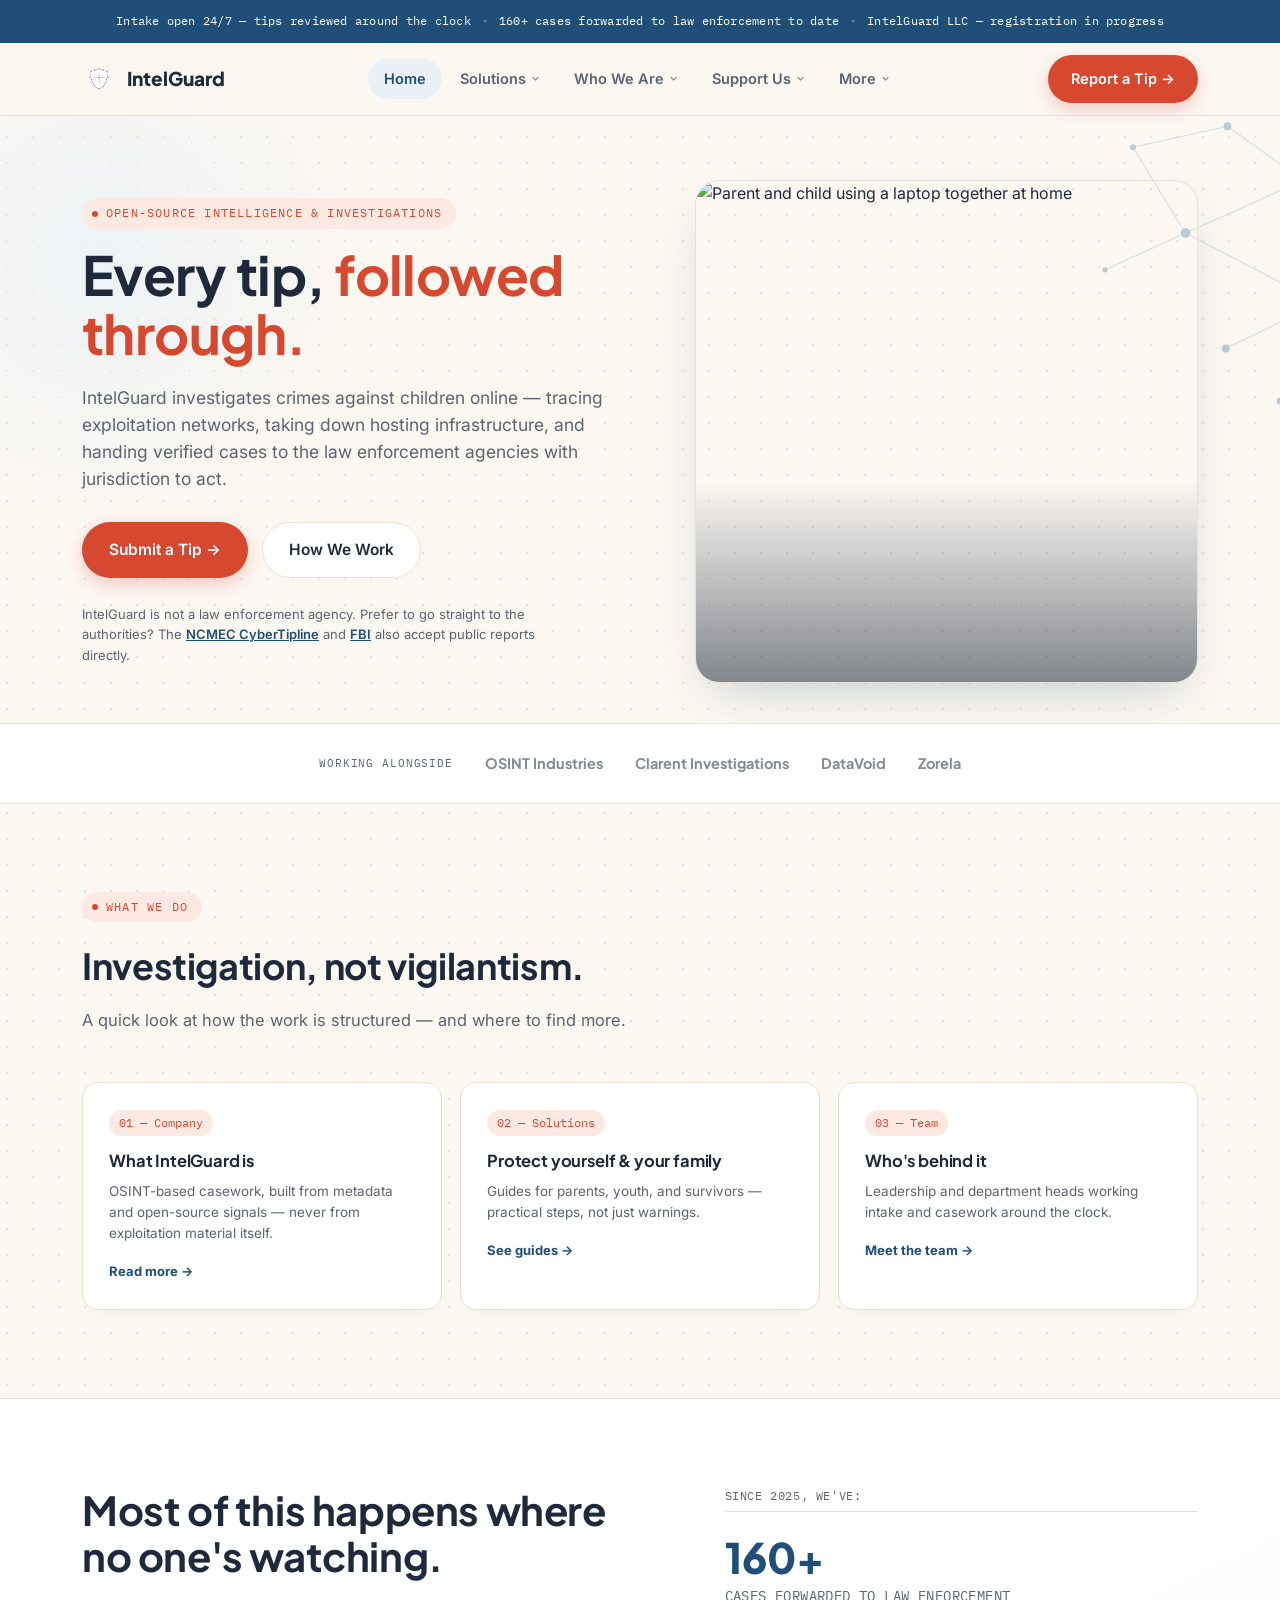
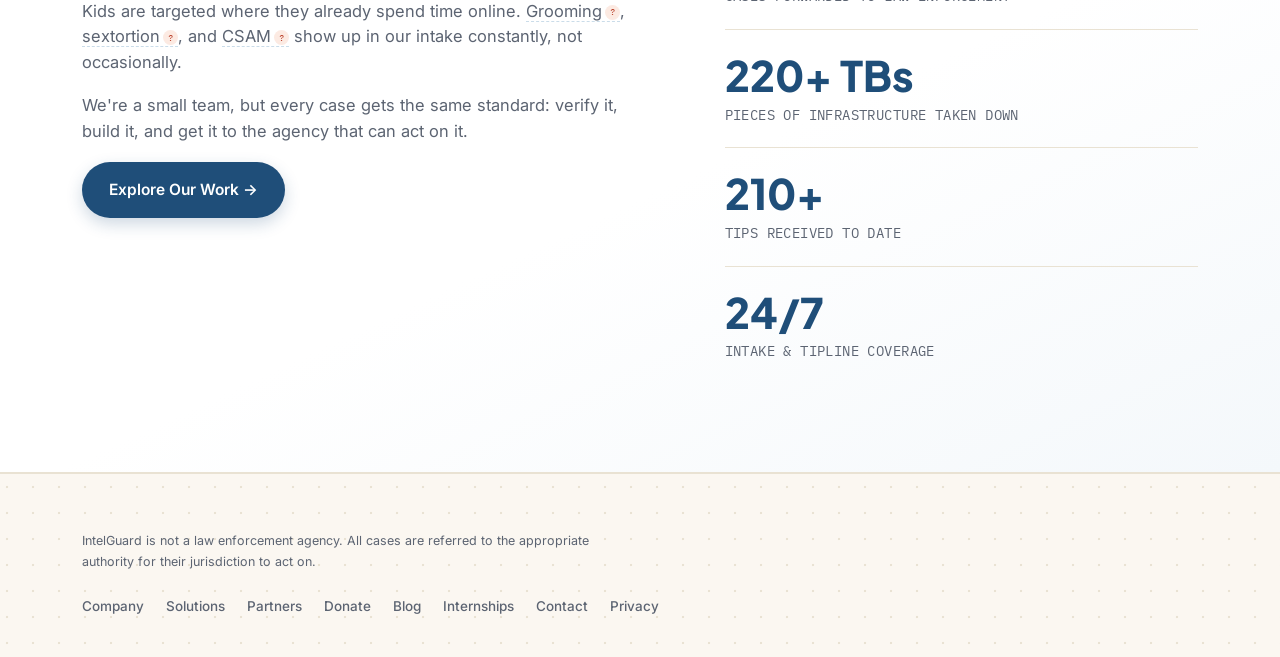
==== commit af2a2a64: "Update index.html" ====
--- a/index.html
+++ b/index.html
@@ -260,7 +260,7 @@
   <div class="wrap">
     <p>Intake open 24/7 &mdash; tips reviewed around the clock</p>
     <span class="sep">&middot;</span>
-    <p>155+ cases forwarded to law enforcement to date</p>
+    <p>160+ cases forwarded to law enforcement to date</p>
     <span class="sep">&middot;</span>
     <p>IntelGuard LLC &mdash; registration in progress</p>
   </div>
@@ -317,7 +317,7 @@
         </div>
       </div>
     </div>
-    <a href="https://reports.intelguard.org" target="_blank" rel="noopener" class="btn btn-primary">Report a Tip &rarr;</a>
+    <a href="https://discord.gg/intelguard" target="_blank" rel="noopener" class="btn btn-primary">Report a Tip &rarr;</a>
   </div>
 </nav>
 
@@ -329,7 +329,7 @@
       <h1>Every tip, <em>followed through.</em></h1>
       <p class="lede">IntelGuard investigates crimes against children online &mdash; tracing exploitation networks, taking down hosting infrastructure, and handing verified cases to the law enforcement agencies with jurisdiction to act.</p>
       <div class="hero-ctas">
-        <a href="https://reports.intelguard.org" target="_blank" rel="noopener" class="btn btn-primary btn-lg">Submit a Tip &rarr;</a>
+        <a href="https://discord.gg/intelguard" target="_blank" rel="noopener" class="btn btn-primary btn-lg">Submit a Tip &rarr;</a>
         <a href="company.html" class="btn btn-ghost btn-lg">How We Work</a>
       </div>
       <p class="hero-note">IntelGuard is not a law enforcement agency. Prefer to go straight to the authorities? The <a href="https://report.cybertip.org" target="_blank" rel="noopener">NCMEC CyberTipline</a> and <a href="https://tips.fbi.gov" target="_blank" rel="noopener">FBI</a> also accept public reports directly.</p>
@@ -393,15 +393,15 @@
       <div class="impact-stat-list">
         <div class="lbl">Since 2025, we've:</div>
         <div class="impact-stat">
-          <div class="num">155+</div>
+          <div class="num">160+</div>
           <div class="cap">Cases forwarded to law enforcement</div>
         </div>
         <div class="impact-stat">
-          <div class="num">180+ TBs</div>
+          <div class="num">220+ TBs</div>
           <div class="cap">Pieces of infrastructure taken down</div>
         </div>
         <div class="impact-stat">
-          <div class="num">190</div>
+          <div class="num">210+</div>
           <div class="cap">Tips received to date</div>
         </div>
         <div class="impact-stat">
